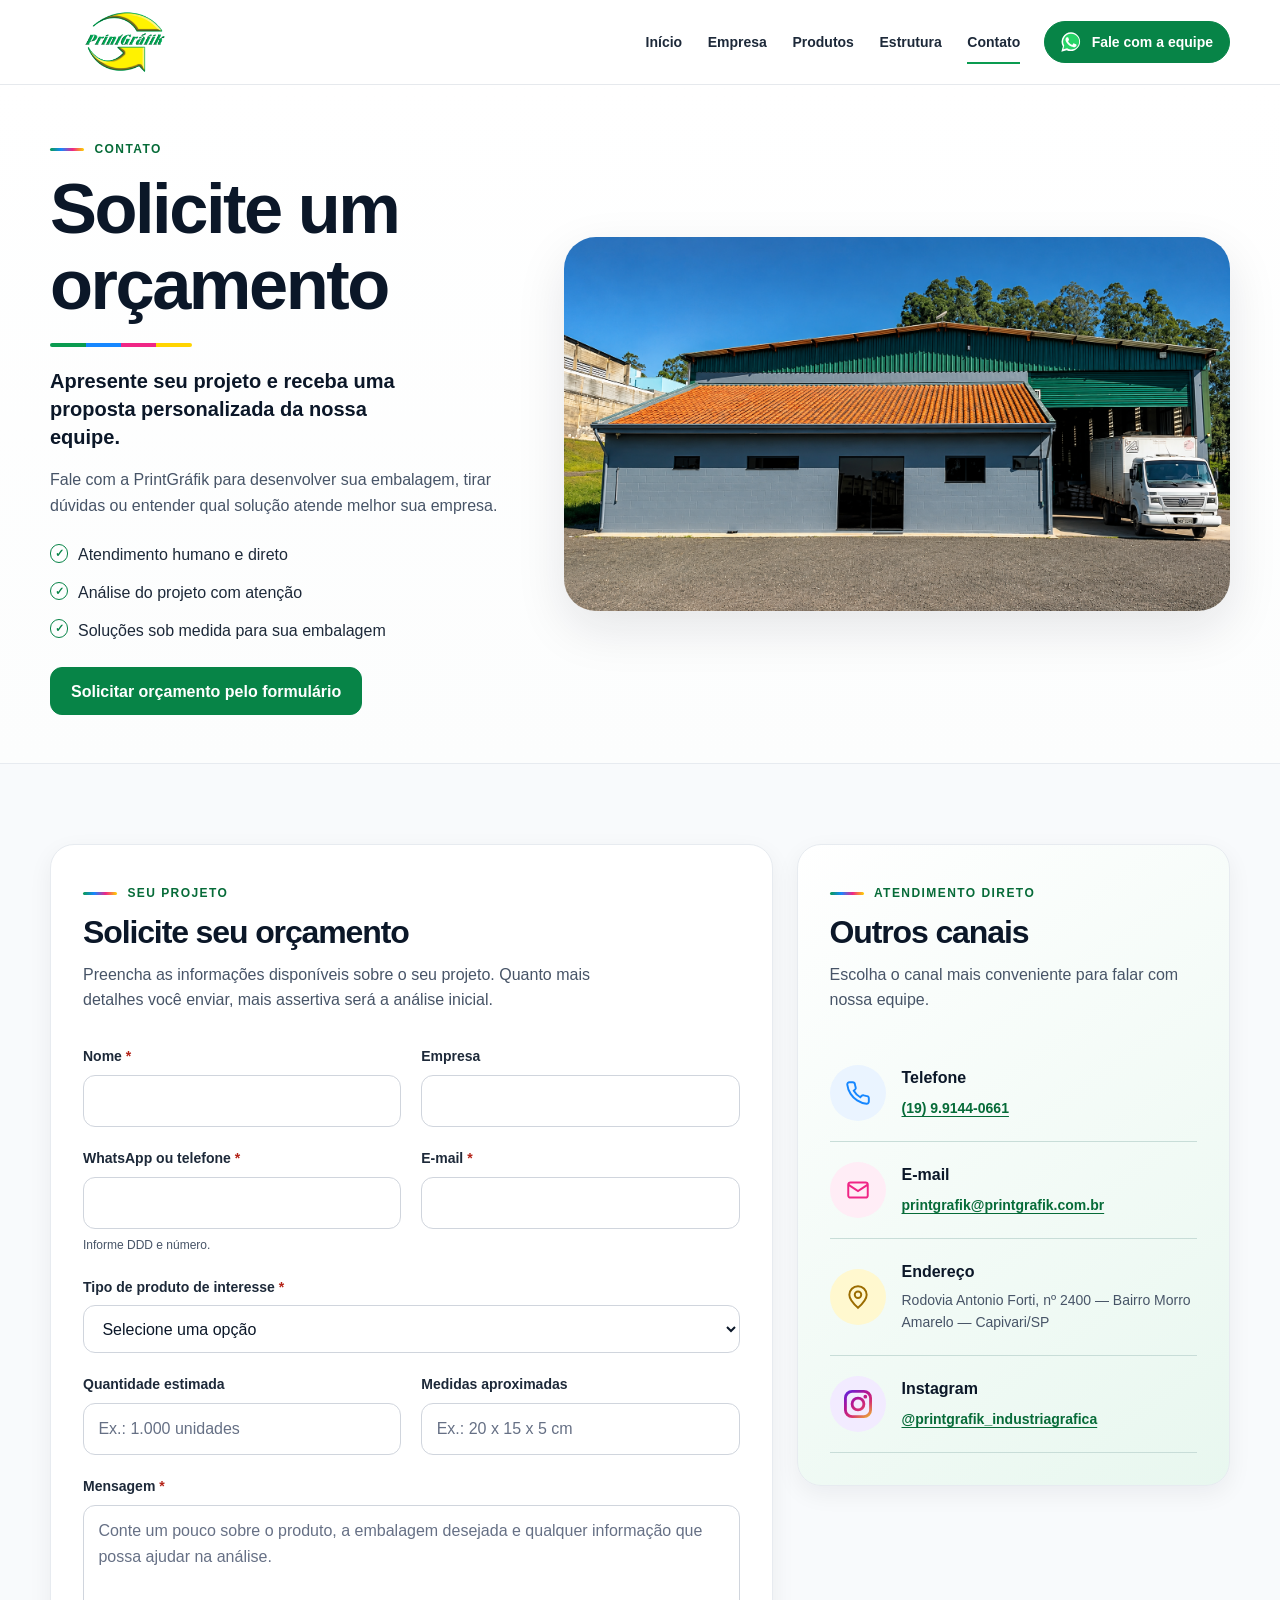
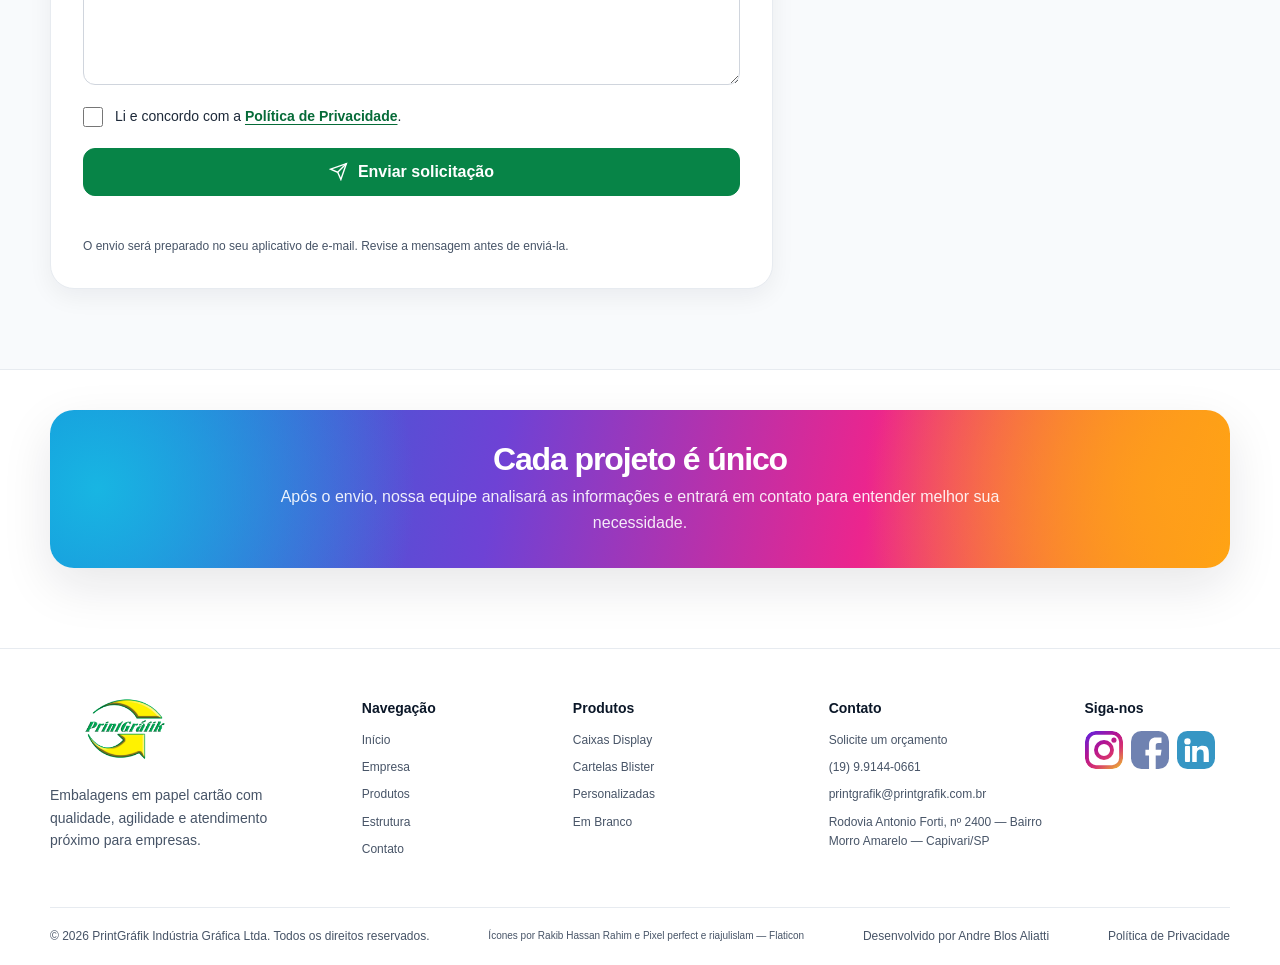
==== contato.html @ 92c57996 "pagina contato" ====
<!doctype html>
<html lang="pt-BR">
<head>
  <meta charset="utf-8">
  <meta name="viewport" content="width=device-width, initial-scale=1">
  <meta name="description" content="Solicite um orçamento de embalagens em papel cartão, caixas display, cartelas blister e embalagens personalizadas com a PrintGráfik.">
  <title>Contato e Orçamento | PrintGráfik</title>
  <link rel="stylesheet" href="css/tokens.css">
  <link rel="stylesheet" href="css/components.css">
  <link rel="stylesheet" href="css/contato.css">
  <link rel="stylesheet" href="css/responsive.css">
  <script src="js/main.js" defer></script>
</head>
<body class="pg-contact-page">
  <a class="pg-skip-link" href="#conteudo">Ir para o conteúdo</a>

  <header class="pg-header">
    <div class="pg-container pg-header__inner">
      <a class="pg-logo-link" href="index.html" aria-label="PrintGráfik — página inicial">
        <img class="pg-logo" src="assets/logo/logo-printgrafik-600.png" alt="PrintGráfik" width="600" height="449">
      </a>
      <nav class="pg-nav" id="menu-principal" aria-label="Navegação principal" data-menu data-open="false">
        <ul class="pg-nav__list">
          <li><a class="pg-nav__link" href="index.html">Início</a></li>
          <li><a class="pg-nav__link" href="empresa.html">Empresa</a></li>
          <li><a class="pg-nav__link" href="produtos.html">Produtos</a></li>
          <li><a class="pg-nav__link" href="estrutura.html">Estrutura</a></li>
          <li><a class="pg-nav__link" href="contato.html" aria-current="page">Contato</a></li>
        </ul>
      </nav>
      <div class="pg-header__actions">
        <a class="pg-button pg-button--small pg-button--pill pg-header__cta" href="contato.html#formulario-orcamento" data-smart-contact data-contact-fallback-label="Fale com a equipe">
          <span data-contact-label>Fale com a equipe</span>
        </a>
        <button class="pg-menu-toggle" type="button" aria-expanded="false" aria-controls="menu-principal" aria-label="Abrir menu" data-menu-toggle>
          <span class="pg-menu-toggle__icon" aria-hidden="true"></span>
        </button>
      </div>
    </div>
  </header>

  <main id="conteudo">
    <section class="pg-contact-hero" aria-labelledby="titulo-pagina">
      <div class="pg-container pg-contact-hero__grid">
        <div class="pg-contact-hero__copy">
          <span class="pg-eyebrow">Contato</span>
          <h1 class="pg-title pg-title--xl" id="titulo-pagina">Solicite um orçamento</h1>
          <span class="pg-contact-rule" aria-hidden="true"></span>
          <p class="pg-contact-hero__lead">Apresente seu projeto e receba uma proposta personalizada da nossa equipe.</p>
          <p>Fale com a PrintGráfik para desenvolver sua embalagem, tirar dúvidas ou entender qual solução atende melhor sua empresa.</p>
          <ul class="pg-contact-hero__benefits">
            <li>Atendimento humano e direto</li>
            <li>Análise do projeto com atenção</li>
            <li>Soluções sob medida para sua embalagem</li>
          </ul>
          <div class="pg-cluster pg-contact-hero__actions">
            <a class="pg-button" href="#formulario-orcamento" data-smart-contact data-contact-text="Solicitar orçamento pelo WhatsApp" data-contact-fallback-label="Solicitar orçamento pelo formulário" data-hide-fallback-icon>
              <span data-contact-label>Solicitar orçamento pelo formulário</span>
            </a>
          </div>
        </div>
        <img class="pg-contact-hero__image" src="assets/empresa/fachada-printgrafik.jpg" alt="Fachada da indústria gráfica PrintGráfik" width="1672" height="941" fetchpriority="high">
      </div>
    </section>

    <section class="pg-section pg-section--muted pg-contact-main" aria-label="Orçamento e canais de contato">
      <div class="pg-container pg-contact-main__grid">
        <section class="pg-contact-form-card" id="formulario-orcamento" aria-labelledby="titulo-formulario">
          <div class="pg-contact-heading">
            <span class="pg-eyebrow">Seu projeto</span>
            <h2 class="pg-title pg-title--md" id="titulo-formulario">Solicite seu orçamento</h2>
            <p>Preencha as informações disponíveis sobre o seu projeto. Quanto mais detalhes você enviar, mais assertiva será a análise inicial.</p>
          </div>

          <form class="pg-contact-form" method="post" novalidate data-contact-form data-delivery-method="mailto">
            <div class="pg-contact-form__grid">
              <div class="pg-form-field">
                <label class="pg-label" for="nome">Nome <span class="pg-required" aria-hidden="true">*</span><span class="pg-visually-hidden"> (obrigatório)</span></label>
                <input class="pg-input" id="nome" name="nome" type="text" autocomplete="name" required aria-describedby="erro-nome">
                <p class="pg-field-error" id="erro-nome" data-error-for="nome" hidden>Informe seu nome.</p>
              </div>
              <div class="pg-form-field">
                <label class="pg-label" for="empresa">Empresa</label>
                <input class="pg-input" id="empresa" name="empresa" type="text" autocomplete="organization">
              </div>
              <div class="pg-form-field">
                <label class="pg-label" for="telefone">WhatsApp ou telefone <span class="pg-required" aria-hidden="true">*</span><span class="pg-visually-hidden"> (obrigatório)</span></label>
                <input class="pg-input" id="telefone" name="telefone" type="tel" autocomplete="tel" inputmode="tel" required aria-describedby="ajuda-telefone erro-telefone">
                <span class="pg-help" id="ajuda-telefone">Informe DDD e número.</span>
                <p class="pg-field-error" id="erro-telefone" data-error-for="telefone" hidden>Informe um telefone ou WhatsApp válido.</p>
              </div>
              <div class="pg-form-field">
                <label class="pg-label" for="email">E-mail <span class="pg-required" aria-hidden="true">*</span><span class="pg-visually-hidden"> (obrigatório)</span></label>
                <input class="pg-input" id="email" name="email" type="email" autocomplete="email" required aria-describedby="erro-email">
                <p class="pg-field-error" id="erro-email" data-error-for="email" hidden>Informe um e-mail válido.</p>
              </div>
              <div class="pg-form-field pg-form-field--wide">
                <label class="pg-label" for="produto">Tipo de produto de interesse <span class="pg-required" aria-hidden="true">*</span><span class="pg-visually-hidden"> (obrigatório)</span></label>
                <select class="pg-select" id="produto" name="produto" required aria-describedby="erro-produto">
                  <option value="" selected disabled>Selecione uma opção</option>
                  <option>Caixas Display</option>
                  <option>Cartelas Blister</option>
                  <option>Embalagens Personalizadas</option>
                  <option>Embalagens em Branco</option>
                  <option>Solapas e materiais gráficos</option>
                  <option>Outro</option>
                </select>
                <p class="pg-field-error" id="erro-produto" data-error-for="produto" hidden>Selecione o tipo de produto.</p>
              </div>
              <div class="pg-form-field">
                <label class="pg-label" for="quantidade">Quantidade estimada</label>
                <input class="pg-input" id="quantidade" name="quantidade" type="text" placeholder="Ex.: 1.000 unidades">
              </div>
              <div class="pg-form-field">
                <label class="pg-label" for="medidas">Medidas aproximadas</label>
                <input class="pg-input" id="medidas" name="medidas" type="text" placeholder="Ex.: 20 x 15 x 5 cm">
              </div>
              <div class="pg-form-field pg-form-field--wide">
                <label class="pg-label" for="mensagem">Mensagem <span class="pg-required" aria-hidden="true">*</span><span class="pg-visually-hidden"> (obrigatório)</span></label>
                <textarea class="pg-textarea" id="mensagem" name="mensagem" rows="6" required aria-describedby="erro-mensagem" placeholder="Conte um pouco sobre o produto, a embalagem desejada e qualquer informação que possa ajudar na análise."></textarea>
                <p class="pg-field-error" id="erro-mensagem" data-error-for="mensagem" hidden>Conte um pouco sobre o projeto.</p>
              </div>
            </div>

            <div class="pg-form-honeypot" aria-hidden="true">
              <label for="site">Não preencha este campo</label>
              <input id="site" name="site" type="text" tabindex="-1" autocomplete="off">
            </div>

            <div class="pg-form-field pg-form-field--consent">
              <div class="pg-checkbox-row">
                <input id="consentimento" name="consentimento" type="checkbox" required aria-describedby="erro-consentimento">
                <label for="consentimento">Li e concordo com a <a href="politica-de-privacidade.html">Política de Privacidade</a>.</label>
              </div>
              <p class="pg-field-error" id="erro-consentimento" data-error-for="consentimento" hidden>Você precisa aceitar a Política de Privacidade.</p>
            </div>

            <button class="pg-button pg-contact-form__submit" type="submit" data-submit-button>
              <svg viewBox="0 0 24 24" fill="none" stroke="currentColor" stroke-width="1.8" aria-hidden="true"><path d="m22 2-7 20-4-9-9-4 20-7Z"/><path d="M22 2 11 13"/></svg>
              <span data-submit-label>Enviar solicitação</span>
            </button>
            <p class="pg-form-status" role="status" aria-live="polite" data-form-status></p>
            <p class="pg-contact-form__delivery-note">O envio será preparado no seu aplicativo de e-mail. Revise a mensagem antes de enviá-la.</p>
          </form>
        </section>

        <aside class="pg-contact-channels" aria-labelledby="titulo-canais">
          <div class="pg-contact-heading">
            <span class="pg-eyebrow">Atendimento direto</span>
            <h2 class="pg-title pg-title--md" id="titulo-canais">Outros canais</h2>
            <p>Escolha o canal mais conveniente para falar com nossa equipe.</p>
          </div>
          <div class="pg-contact-channels__list">
            <article class="pg-contact-channel" data-contact-item="whatsapp" hidden>
              <span class="pg-icon pg-tone-green" aria-hidden="true"><img src="assets/icons/whatsapp.svg" alt="" width="64" height="64"></span>
              <div><h3>WhatsApp</h3><a href="contato.html#formulario-orcamento" data-contact-value></a></div>
            </article>
            <article class="pg-contact-channel" data-contact-item="phone" hidden>
              <span class="pg-icon pg-tone-blue" aria-hidden="true"><svg viewBox="0 0 24 24" fill="none" stroke-width="1.8"><path d="M22 16.9v3a2 2 0 0 1-2.2 2 19.8 19.8 0 0 1-8.6-3.1 19.5 19.5 0 0 1-6-6A19.8 19.8 0 0 1 2.1 4.2 2 2 0 0 1 4.1 2h3a2 2 0 0 1 2 1.7c.1 1 .4 2 .7 2.8a2 2 0 0 1-.4 2.1L8.1 9.9a16 16 0 0 0 6 6l1.3-1.3a2 2 0 0 1 2.1-.4c.9.3 1.8.6 2.8.7a2 2 0 0 1 1.7 2Z"/></svg></span>
              <div><h3>Telefone</h3><a href="contato.html" data-contact-value></a></div>
            </article>
            <article class="pg-contact-channel" data-contact-item="email" hidden>
              <span class="pg-icon pg-tone-magenta" aria-hidden="true"><svg viewBox="0 0 24 24" fill="none" stroke-width="1.8"><rect x="3" y="5" width="18" height="14" rx="2"/><path d="m3 7 9 6 9-6"/></svg></span>
              <div><h3>E-mail</h3><a href="contato.html" data-contact-value></a></div>
            </article>
            <article class="pg-contact-channel" data-contact-item="address" hidden>
              <span class="pg-icon pg-tone-yellow" aria-hidden="true"><svg viewBox="0 0 24 24" fill="none" stroke-width="1.8"><path d="M20 10c0 5-8 12-8 12S4 15 4 10a8 8 0 1 1 16 0Z"/><circle cx="12" cy="10" r="3"/></svg></span>
              <div><h3>Endereço</h3><span data-contact-value></span></div>
            </article>
            <article class="pg-contact-channel pg-tone-purple">
              <span class="pg-icon" aria-hidden="true"><img src="assets/icons/social-instagram.svg" alt="" width="512" height="512"></span>
              <div><h3>Instagram</h3><a href="contato.html" data-social-profile="instagram" hidden></a></div>
            </article>
            <article class="pg-contact-channel" data-contact-item="businessHours" hidden>
              <span class="pg-icon pg-tone-green" aria-hidden="true"><svg viewBox="0 0 24 24" fill="none" stroke-width="1.8"><circle cx="12" cy="12" r="9"/><path d="M12 7v5l3 2"/></svg></span>
              <div><h3>Horário de atendimento</h3><span data-contact-value></span></div>
            </article>
          </div>
        </aside>
      </div>
    </section>

    <section class="pg-section pg-section--white pg-contact-note-section" aria-labelledby="titulo-projeto-unico">
      <div class="pg-container">
        <article class="pg-contact-note">
          <div><h2 class="pg-title pg-title--md" id="titulo-projeto-unico">Cada projeto é único</h2><p>Após o envio, nossa equipe analisará as informações e entrará em contato para entender melhor sua necessidade.</p></div>
        </article>
      </div>
    </section>
  </main>

  <footer class="pg-footer">
    <div class="pg-container pg-footer__grid">
      <div><a class="pg-logo-link" href="index.html" aria-label="PrintGráfik — página inicial"><img class="pg-logo" src="assets/logo/logo-printgrafik-600.png" alt="PrintGráfik" width="600" height="449" loading="lazy"></a><p class="pg-footer__brand-text">Embalagens em papel cartão com qualidade, agilidade e atendimento próximo para empresas.</p></div>
      <div><h2 class="pg-footer__title">Navegação</h2><ul class="pg-footer__links"><li><a href="index.html">Início</a></li><li><a href="empresa.html">Empresa</a></li><li><a href="produtos.html">Produtos</a></li><li><a href="estrutura.html">Estrutura</a></li><li><a href="contato.html" aria-current="page">Contato</a></li></ul></div>
      <div><h2 class="pg-footer__title">Produtos</h2><ul class="pg-footer__links"><li><a href="produtos.html#caixas-display">Caixas Display</a></li><li><a href="produtos.html#cartelas-blister">Cartelas Blister</a></li><li><a href="produtos.html#embalagens-personalizadas">Personalizadas</a></li><li><a href="produtos.html#embalagens-em-branco">Em Branco</a></li></ul></div>
      <div><h2 class="pg-footer__title">Contato</h2><ul class="pg-footer__contact-list"><li><a href="#formulario-orcamento">Solicite um orçamento</a></li><li data-contact-item="phone" hidden><a href="contato.html" data-contact-value></a></li><li data-contact-item="whatsapp" hidden><a href="contato.html" data-contact-value></a></li><li data-contact-item="email" hidden><a href="contato.html" data-contact-value></a></li><li data-contact-item="address" hidden><span data-contact-value></span></li></ul></div>
      <div class="pg-footer__social-column"><h2 class="pg-footer__title">Siga-nos</h2><div class="pg-socials"><span class="pg-social" data-social="facebook" aria-label="Facebook — link pendente" aria-disabled="true">f</span><span class="pg-social" data-social="instagram" aria-label="Instagram — link pendente" aria-disabled="true">ig</span><span class="pg-social" data-social="linkedin" aria-label="LinkedIn — link pendente" aria-disabled="true">in</span></div></div>
    </div>
    <div class="pg-container pg-footer__bottom"><span>© <span data-current-year>2026</span> PrintGráfik Indústria Gráfica Ltda. Todos os direitos reservados.</span><span class="pg-footer__credits">Ícones por <a href="https://www.flaticon.com/br/icones-gratis/facebook">Rakib Hassan Rahim e Pixel perfect</a> e <a href="https://www.flaticon.com/br/icones-gratis/linkedin">riajulislam</a> — Flaticon</span><span>Desenvolvido por <a href="https://andreblosaliatti.dev" target="_blank" rel="noopener noreferrer">Andre Blos Aliatti</a></span><a href="politica-de-privacidade.html">Política de Privacidade</a></div>
  </footer>
</body>
</html>
---- css/tokens.css ----
:root {
  --pg-green-700: #066b38;
  --pg-green-600: #078447;
  --pg-green-500: #0a9b50;
  --pg-green-100: #e8f7ef;
  --pg-yellow-500: #ffd400;
  --pg-yellow-100: #fff8cf;
  --pg-blue-500: #1687ff;
  --pg-blue-100: #eaf4ff;
  --pg-cyan-500: #17bde4;
  --pg-magenta-500: #f02686;
  --pg-magenta-100: #ffedf6;
  --pg-purple-500: #7f3fe5;
  --pg-purple-100: #f2ebff;
  --pg-orange-500: #ff9f1a;
  --pg-ink-950: #0b1728;
  --pg-ink-800: #1d2939;
  --pg-ink-600: #475467;
  --pg-ink-500: #667085;
  --pg-gray-300: #d0d5dd;
  --pg-gray-200: #e4e7ec;
  --pg-gray-100: #f2f4f7;
  --pg-gray-50: #f8fafc;
  --pg-white: #fff;
  --pg-focus: var(--pg-blue-500);
  --pg-border: #e7ebf0;
  --pg-surface: var(--pg-white);
  --pg-surface-muted: var(--pg-gray-50);
  --pg-text: var(--pg-ink-950);
  --pg-text-muted: var(--pg-ink-600);
  --pg-font-sans: Inter, "Segoe UI", Roboto, Helvetica, Arial, sans-serif;
  --pg-fs-12: 0.75rem;
  --pg-fs-14: 0.875rem;
  --pg-fs-16: 1rem;
  --pg-fs-18: 1.125rem;
  --pg-fs-20: 1.25rem;
  --pg-fs-24: 1.5rem;
  --pg-fs-32: 2rem;
  --pg-fs-40: 2.5rem;
  --pg-fs-56: 3.5rem;
  --pg-fs-72: 4.5rem;
  --pg-space-1: 0.25rem;
  --pg-space-2: 0.5rem;
  --pg-space-3: 0.75rem;
  --pg-space-4: 1rem;
  --pg-space-5: 1.25rem;
  --pg-space-6: 1.5rem;
  --pg-space-8: 2rem;
  --pg-space-10: 2.5rem;
  --pg-space-12: 3rem;
  --pg-space-16: 4rem;
  --pg-space-20: 5rem;
  --pg-space-24: 6rem;
  --pg-radius-sm: 0.625rem;
  --pg-radius-md: 1rem;
  --pg-radius-lg: 1.5rem;
  --pg-radius-xl: 2rem;
  --pg-radius-pill: 999px;
  --pg-shadow-sm: 0 8px 24px rgb(16 24 40 / 0.06);
  --pg-shadow-md: 0 18px 50px rgb(16 24 40 / 0.1);
  --pg-shadow-color: 0 20px 60px rgb(22 135 255 / 0.14);
  --pg-container: 1180px;
  --pg-header-height: 84px;
}

*,
*::before,
*::after {
  box-sizing: border-box;
}

html {
  scroll-behavior: smooth;
  scroll-padding-top: calc(var(--pg-header-height) + 1rem);
}

body {
  min-width: 320px;
  margin: 0;
  color: var(--pg-text);
  background: var(--pg-white);
  font-family: var(--pg-font-sans);
  font-size: var(--pg-fs-16);
  line-height: 1.6;
  -webkit-font-smoothing: antialiased;
}

body.pg-menu-open {
  overflow: hidden;
}

img,
svg {
  display: block;
  max-width: 100%;
}

a {
  color: inherit;
}

button,
input,
textarea,
select {
  font: inherit;
}

button {
  cursor: pointer;
}

h1,
h2,
h3,
p {
  overflow-wrap: break-word;
}

[hidden] {
  display: none;
}

:focus-visible {
  outline: 3px solid rgb(22 135 255 / 0.38);
  outline-offset: 3px;
}

.pg-container {
  width: min(calc(100% - 2rem), var(--pg-container));
  margin-inline: auto;
}

.pg-skip-link {
  position: fixed;
  z-index: 999;
  top: 0.75rem;
  left: 0.75rem;
  padding: 0.7rem 1rem;
  border-radius: var(--pg-radius-sm);
  color: var(--pg-white);
  background: var(--pg-ink-950);
  font-weight: 800;
  transform: translateY(-180%);
  transition: transform 0.2s ease;
}

.pg-skip-link:focus {
  transform: translateY(0);
}

.pg-visually-hidden {
  position: absolute;
  width: 1px;
  height: 1px;
  padding: 0;
  margin: -1px;
  overflow: hidden;
  clip: rect(0 0 0 0);
  white-space: nowrap;
  border: 0;
}
---- css/components.css ----
.pg-section {
  padding-block: var(--pg-space-20);
}

.pg-section--white {
  background: var(--pg-white);
}

.pg-section--muted {
  background: var(--pg-gray-50);
}

.pg-section-heading {
  margin-bottom: var(--pg-space-10);
}

.pg-section-heading--center {
  max-width: 760px;
  display: grid;
  justify-items: center;
  margin-inline: auto;
  text-align: center;
}

.pg-section-heading--center .pg-lead {
  margin-inline: auto;
  text-align: center;
}

.pg-eyebrow {
  display: inline-flex;
  align-items: center;
  gap: 0.65rem;
  margin-bottom: var(--pg-space-3);
  color: var(--pg-green-700);
  font-size: var(--pg-fs-12);
  font-weight: 800;
  letter-spacing: 0.12em;
  text-transform: uppercase;
}

.pg-eyebrow::before {
  width: 34px;
  height: 3px;
  border-radius: var(--pg-radius-pill);
  background: linear-gradient(90deg, var(--pg-green-500), var(--pg-blue-500), var(--pg-magenta-500), var(--pg-yellow-500));
  content: "";
}

.pg-title {
  margin: 0;
  font-weight: 850;
  letter-spacing: -0.035em;
  line-height: 1.08;
}

.pg-title--xl {
  font-size: clamp(2.7rem, 5.5vw, var(--pg-fs-72));
}

.pg-title--lg {
  font-size: clamp(2rem, 4vw, var(--pg-fs-40));
}

.pg-title--md {
  font-size: clamp(1.5rem, 3vw, var(--pg-fs-32));
}

.pg-title__accent {
  color: var(--pg-green-600);
}

.pg-lead {
  max-width: 62ch;
  margin: var(--pg-space-5) 0 0;
  color: var(--pg-text-muted);
  font-size: clamp(1rem, 1.7vw, var(--pg-fs-18));
}

.pg-stack {
  display: grid;
  gap: var(--pg-space-6);
}

.pg-cluster {
  display: flex;
  flex-wrap: wrap;
  align-items: center;
  gap: var(--pg-space-3);
}

.pg-grid {
  display: grid;
  gap: var(--pg-space-6);
}

.pg-grid--2 {
  grid-template-columns: repeat(2, minmax(0, 1fr));
}

.pg-grid--3 {
  grid-template-columns: repeat(3, minmax(0, 1fr));
}

.pg-grid--4 {
  grid-template-columns: repeat(4, minmax(0, 1fr));
}

.pg-button {
  --pg-button-bg: var(--pg-green-600);
  --pg-button-color: var(--pg-white);
  --pg-button-border: var(--pg-green-600);
  min-height: 48px;
  display: inline-flex;
  align-items: center;
  justify-content: center;
  gap: 0.65rem;
  padding: 0.75rem 1.25rem;
  border: 1px solid var(--pg-button-border);
  border-radius: 0.75rem;
  color: var(--pg-button-color);
  background: var(--pg-button-bg);
  font-weight: 800;
  line-height: 1.2;
  text-align: center;
  text-decoration: none;
  transition: transform 0.2s ease, box-shadow 0.2s ease, background 0.2s ease;
}

.pg-button:hover {
  transform: translateY(-2px);
  box-shadow: 0 12px 28px rgb(6 107 56 / 0.18);
}

.pg-button--secondary {
  --pg-button-bg: var(--pg-white);
  --pg-button-color: var(--pg-green-700);
  --pg-button-border: #98d5b4;
}

.pg-button--pill {
  border-radius: var(--pg-radius-pill);
}

.pg-button--small {
  min-height: 42px;
  padding: 0.6rem 1rem;
  font-size: var(--pg-fs-14);
}

.pg-button svg {
  width: 19px;
  height: 19px;
  flex: 0 0 auto;
}

.pg-whatsapp-icon {
  width: 20px;
  height: 20px;
  flex: 0 0 auto;
  object-fit: contain;
}

.pg-card {
  position: relative;
  overflow: hidden;
  border: 1px solid var(--pg-border);
  border-radius: var(--pg-radius-md);
  background: var(--pg-white);
  box-shadow: var(--pg-shadow-sm);
}

.pg-card__body {
  padding: var(--pg-space-6);
}

.pg-card__title {
  margin: 0 0 0.45rem;
  font-size: var(--pg-fs-18);
  line-height: 1.28;
}

.pg-card__text {
  margin: 0;
  color: var(--pg-text-muted);
  font-size: var(--pg-fs-14);
}

.pg-card--accent::before {
  position: absolute;
  inset: 0 0 auto;
  z-index: 1;
  height: 4px;
  background: var(--pg-card-accent, var(--pg-green-500));
  content: "";
}

.pg-icon {
  width: 52px;
  aspect-ratio: 1;
  display: inline-grid;
  place-items: center;
  border-radius: 50%;
  color: var(--pg-icon-color, var(--pg-green-600));
  background: var(--pg-icon-bg, var(--pg-green-100));
}

.pg-icon svg {
  width: 26px;
  height: 26px;
  stroke: currentColor;
}

.pg-tone-green {
  --pg-icon-color: var(--pg-green-600);
  --pg-icon-bg: var(--pg-green-100);
  --pg-card-accent: var(--pg-green-500);
}

.pg-tone-blue {
  --pg-icon-color: var(--pg-blue-500);
  --pg-icon-bg: var(--pg-blue-100);
  --pg-card-accent: var(--pg-blue-500);
}

.pg-tone-magenta {
  --pg-icon-color: var(--pg-magenta-500);
  --pg-icon-bg: var(--pg-magenta-100);
  --pg-card-accent: var(--pg-magenta-500);
}

.pg-tone-yellow {
  --pg-icon-color: #9b6c00;
  --pg-icon-bg: var(--pg-yellow-100);
  --pg-card-accent: var(--pg-yellow-500);
}

.pg-tone-purple {
  --pg-icon-color: var(--pg-purple-500);
  --pg-icon-bg: var(--pg-purple-100);
  --pg-card-accent: var(--pg-purple-500);
}

.pg-header {
  position: sticky;
  z-index: 100;
  top: 0;
  min-height: var(--pg-header-height);
  display: flex;
  align-items: center;
  border-bottom: 1px solid rgb(228 231 236 / 0.9);
  background: rgb(255 255 255 / 0.96);
  backdrop-filter: blur(14px);
}

.pg-header__inner {
  min-height: var(--pg-header-height);
  display: flex;
  align-items: center;
  justify-content: space-between;
  gap: var(--pg-space-6);
}

.pg-logo-link {
  display: inline-flex;
  flex: 0 0 auto;
}

.pg-logo {
  width: 150px;
  height: 64px;
  object-fit: contain;
}

.pg-header__actions {
  display: flex;
  align-items: center;
  gap: var(--pg-space-4);
}

.pg-nav {
  margin-left: auto;
}

.pg-nav__list {
  display: flex;
  align-items: center;
  gap: clamp(1rem, 2vw, 1.65rem);
  margin: 0;
  padding: 0;
  list-style: none;
}

.pg-nav__link {
  position: relative;
  display: inline-flex;
  min-height: 44px;
  align-items: center;
  color: var(--pg-ink-800);
  font-size: var(--pg-fs-14);
  font-weight: 700;
  text-decoration: none;
}

.pg-nav__link::after {
  position: absolute;
  right: 100%;
  bottom: 0;
  left: 0;
  height: 2px;
  background: var(--pg-green-500);
  content: "";
  transition: right 0.2s ease;
}

.pg-nav__link:hover::after,
.pg-nav__link[aria-current="page"]::after {
  right: 0;
}

.pg-menu-toggle {
  width: 48px;
  height: 48px;
  display: none;
  place-items: center;
  padding: 0;
  border: 1px solid var(--pg-border);
  border-radius: 0.75rem;
  color: var(--pg-ink-950);
  background: var(--pg-white);
}

.pg-menu-toggle__icon,
.pg-menu-toggle__icon::before,
.pg-menu-toggle__icon::after {
  width: 22px;
  height: 2px;
  display: block;
  border-radius: var(--pg-radius-pill);
  background: currentColor;
  transition: transform 0.2s ease, opacity 0.2s ease;
}

.pg-menu-toggle__icon {
  position: relative;
}

.pg-menu-toggle__icon::before,
.pg-menu-toggle__icon::after {
  position: absolute;
  left: 0;
  content: "";
}

.pg-menu-toggle__icon::before {
  transform: translateY(-7px);
}

.pg-menu-toggle__icon::after {
  transform: translateY(7px);
}

.pg-menu-toggle[aria-expanded="true"] .pg-menu-toggle__icon {
  background: transparent;
}

.pg-menu-toggle[aria-expanded="true"] .pg-menu-toggle__icon::before {
  transform: rotate(45deg);
}

.pg-menu-toggle[aria-expanded="true"] .pg-menu-toggle__icon::after {
  transform: rotate(-45deg);
}

.pg-footer {
  border-top: 1px solid var(--pg-border);
  background: var(--pg-white);
}

.pg-footer__grid {
  display: grid;
  grid-template-columns: 1.25fr 0.8fr 1fr 1fr 0.65fr;
  gap: var(--pg-space-8);
  padding-block: var(--pg-space-12);
}

.pg-footer__brand-text {
  max-width: 31ch;
  margin: var(--pg-space-4) 0 0;
  color: var(--pg-text-muted);
  font-size: var(--pg-fs-14);
}

.pg-footer__title {
  margin: 0 0 var(--pg-space-3);
  font-size: var(--pg-fs-14);
}

.pg-footer__links,
.pg-footer__contact-list {
  display: grid;
  gap: 0.5rem;
  margin: 0;
  padding: 0;
  color: var(--pg-text-muted);
  font-size: var(--pg-fs-12);
  list-style: none;
}

.pg-footer__links a,
.pg-footer__contact-list a {
  text-decoration: none;
}

.pg-footer__links a:hover,
.pg-footer__contact-list a:hover {
  color: var(--pg-green-700);
  text-decoration: underline;
}

.pg-socials {
  display: flex;
  flex-wrap: wrap;
  gap: var(--pg-space-2);
}

.pg-social {
  width: 38px;
  aspect-ratio: 1;
  display: grid;
  place-items: center;
  overflow: hidden;
  border: 0;
  border-radius: 0.65rem;
  color: var(--pg-ink-500);
  background: var(--pg-white);
  font-size: var(--pg-fs-12);
  font-weight: 800;
  text-decoration: none;
}

.pg-social img {
  width: 100%;
  height: 100%;
  object-fit: contain;
}

.pg-social[aria-disabled="true"] {
  cursor: not-allowed;
  opacity: 0.82;
}

.pg-social[data-social="facebook"] {
  order: 2;
  background: transparent;
}

.pg-social[data-social="instagram"] {
  order: 1;
  background: transparent;
}

.pg-social[data-social="linkedin"] {
  order: 3;
  background: transparent;
}

.pg-footer__credits {
  font-size: 0.625rem;
}

.pg-footer__credits a {
  text-decoration: underline;
}

.pg-footer__bottom {
  min-height: 58px;
  display: flex;
  align-items: center;
  justify-content: space-between;
  gap: var(--pg-space-4);
  padding-block: var(--pg-space-4);
  border-top: 1px solid var(--pg-border);
  color: var(--pg-text-muted);
  font-size: var(--pg-fs-12);
}

.pg-footer__bottom a {
  text-decoration: none;
}

.pg-page-hero {
  min-height: 330px;
  display: grid;
  align-items: center;
  background:
    radial-gradient(circle at 88% 30%, rgb(22 135 255 / 0.1), transparent 24%),
    radial-gradient(circle at 80% 75%, rgb(240 38 134 / 0.08), transparent 20%),
    var(--pg-gray-50);
}

.pg-page-hero__content {
  max-width: 760px;
  padding-block: var(--pg-space-16);
}

.pg-page-placeholder {
  min-height: 280px;
  display: grid;
  place-items: center;
  text-align: center;
}

.pg-page-placeholder__card {
  max-width: 680px;
  padding: var(--pg-space-10);
}

.pg-page-placeholder__card .pg-cluster,
.pg-page-placeholder__card > .pg-button {
  margin-top: var(--pg-space-6);
}

.pg-page-placeholder__card .pg-footer__contact-list {
  gap: var(--pg-space-3);
  margin-top: var(--pg-space-6);
  font-size: var(--pg-fs-16);
}

.pg-reveal {
  opacity: 0;
  transform: translateY(24px);
  transition:
    opacity 0.65s ease var(--pg-reveal-delay, 0ms),
    transform 0.65s cubic-bezier(0.2, 0.7, 0.2, 1) var(--pg-reveal-delay, 0ms);
  will-change: opacity, transform;
}

.pg-reveal--left {
  transform: translateY(24px);
}

.pg-reveal--right {
  transform: translateY(24px);
}

.pg-reveal--visible {
  opacity: 1;
  transform: translate(0);
  will-change: auto;
}
---- css/contato.css ----
.pg-contact-page {
  overflow-x: clip;
  background: var(--pg-white);
}

.pg-contact-page .pg-reveal--left {
  transform: translateX(-28px);
}

.pg-contact-page .pg-reveal--right {
  transform: translateX(28px);
}

.pg-contact-page .pg-reveal--visible {
  transform: translate(0);
}

.pg-contact-hero {
  padding-block: var(--pg-space-12);
  background: linear-gradient(180deg, var(--pg-white), #fcfdfd);
}

.pg-contact-hero__grid {
  display: grid;
  grid-template-columns: minmax(350px, 0.82fr) minmax(0, 1.18fr);
  align-items: center;
  gap: clamp(2rem, 4vw, 4rem);
}

.pg-contact-rule {
  width: 142px;
  height: 4px;
  display: block;
  margin-block: var(--pg-space-5);
  border-radius: var(--pg-radius-pill);
  background: linear-gradient(90deg, var(--pg-green-500) 0 25%, var(--pg-blue-500) 25% 50%, var(--pg-magenta-500) 50% 75%, var(--pg-yellow-500) 75%);
}

.pg-contact-hero__lead {
  max-width: 34ch;
  margin: 0;
  color: var(--pg-ink-950);
  font-size: clamp(1.15rem, 2vw, var(--pg-fs-20));
  font-weight: 800;
  line-height: 1.4;
}

.pg-contact-hero__copy > p:not(.pg-contact-hero__lead) {
  max-width: 58ch;
  margin: var(--pg-space-4) 0 0;
  color: var(--pg-text-muted);
}

.pg-contact-hero__benefits {
  display: grid;
  gap: var(--pg-space-3);
  margin: var(--pg-space-6) 0 0;
  padding: 0;
  color: var(--pg-ink-800);
  list-style: none;
}

.pg-contact-hero__benefits li {
  position: relative;
  padding-left: 1.75rem;
}

.pg-contact-hero__benefits li::before {
  position: absolute;
  top: 0.18em;
  left: 0;
  width: 1.15rem;
  height: 1.15rem;
  display: grid;
  place-items: center;
  border: 1px solid currentColor;
  border-radius: 50%;
  color: var(--pg-green-600);
  content: "✓";
  font-size: 0.68rem;
  font-weight: 900;
  line-height: 1;
}

.pg-contact-hero__actions {
  margin-top: var(--pg-space-6);
}

.pg-contact-hero__image {
  width: 100%;
  height: auto;
  aspect-ratio: 16 / 9;
  border-radius: var(--pg-radius-xl);
  object-fit: cover;
  object-position: center;
  box-shadow: var(--pg-shadow-md);
}

.pg-contact-main {
  border-block: 1px solid var(--pg-border);
}

.pg-contact-main__grid {
  display: grid;
  grid-template-columns: minmax(0, 1.5fr) minmax(300px, 0.9fr);
  align-items: start;
  gap: var(--pg-space-6);
}

.pg-contact-form-card,
.pg-contact-channels {
  min-width: 0;
  padding: var(--pg-space-8);
  border: 1px solid var(--pg-border);
  border-radius: var(--pg-radius-lg);
  background: var(--pg-white);
  box-shadow: var(--pg-shadow-sm);
}

.pg-contact-form-card {
  scroll-margin-top: calc(var(--pg-header-height) + var(--pg-space-6));
}

.pg-contact-channels {
  background: linear-gradient(145deg, var(--pg-white), var(--pg-green-100));
}

.pg-contact-heading {
  margin-bottom: var(--pg-space-8);
}

.pg-contact-heading > p {
  max-width: 62ch;
  margin: var(--pg-space-3) 0 0;
  color: var(--pg-text-muted);
}

.pg-contact-form__grid {
  display: grid;
  grid-template-columns: repeat(2, minmax(0, 1fr));
  gap: var(--pg-space-5);
}

.pg-form-field {
  min-width: 0;
  display: grid;
  align-content: start;
  gap: 0.45rem;
}

.pg-form-field--wide {
  grid-column: 1 / -1;
}

.pg-label {
  color: var(--pg-ink-800);
  font-size: var(--pg-fs-14);
  font-weight: 750;
}

.pg-required {
  color: #b42318;
}

.pg-input,
.pg-select,
.pg-textarea {
  width: 100%;
  min-height: 48px;
  padding: 0.78rem 0.9rem;
  border: 1px solid var(--pg-gray-300);
  border-radius: 0.75rem;
  outline: none;
  color: var(--pg-text);
  background: var(--pg-white);
  transition: border-color 0.2s ease, box-shadow 0.2s ease, background 0.2s ease;
}

.pg-textarea {
  min-height: 148px;
  resize: vertical;
}

.pg-input::placeholder,
.pg-textarea::placeholder {
  color: var(--pg-ink-500);
  opacity: 1;
}

.pg-input:focus,
.pg-select:focus,
.pg-textarea:focus {
  border-color: var(--pg-focus);
  box-shadow: 0 0 0 4px rgb(22 135 255 / 0.12);
}

.pg-input[aria-invalid="true"],
.pg-select[aria-invalid="true"],
.pg-textarea[aria-invalid="true"] {
  border-color: #d92d20;
  background: #fffafa;
}

.pg-help {
  color: var(--pg-text-muted);
  font-size: var(--pg-fs-12);
}

.pg-field-error {
  margin: 0;
  color: #b42318;
  font-size: var(--pg-fs-12);
  font-weight: 700;
}

.pg-form-field--consent {
  margin-top: var(--pg-space-5);
}

.pg-checkbox-row {
  display: grid;
  grid-template-columns: auto minmax(0, 1fr);
  align-items: start;
  gap: var(--pg-space-3);
  color: var(--pg-ink-800);
  font-size: var(--pg-fs-14);
}

.pg-checkbox-row input {
  width: 20px;
  height: 20px;
  margin: 0.1rem 0 0;
  accent-color: var(--pg-green-600);
}

.pg-checkbox-row input[aria-invalid="true"] {
  outline: 2px solid #d92d20;
  outline-offset: 2px;
}

.pg-checkbox-row a {
  color: var(--pg-green-700);
  font-weight: 750;
  text-decoration: underline;
  text-underline-offset: 0.18em;
}

.pg-form-honeypot {
  position: absolute;
  width: 1px;
  height: 1px;
  overflow: hidden;
  clip-path: inset(50%);
  white-space: nowrap;
}

.pg-contact-form__submit {
  width: 100%;
  margin-top: var(--pg-space-5);
}

.pg-contact-form__submit:disabled {
  cursor: wait;
  opacity: 0.72;
  transform: none;
  box-shadow: none;
}

.pg-form-status {
  min-height: 1.5em;
  margin: var(--pg-space-3) 0 0;
  padding: 0;
  color: var(--pg-ink-800);
  font-size: var(--pg-fs-14);
  font-weight: 700;
}

.pg-form-status[data-state="error"] {
  color: #b42318;
}

.pg-form-status[data-state="pending"] {
  color: var(--pg-green-700);
}

.pg-contact-form__delivery-note {
  margin: var(--pg-space-2) 0 0;
  color: var(--pg-text-muted);
  font-size: var(--pg-fs-12);
}

.pg-contact-channels__list {
  display: grid;
}

.pg-contact-channel {
  min-width: 0;
  display: grid;
  grid-template-columns: auto minmax(0, 1fr);
  align-items: center;
  gap: var(--pg-space-4);
  padding-block: var(--pg-space-5);
  border-bottom: 1px solid color-mix(in srgb, var(--pg-green-600) 14%, var(--pg-border));
}

.pg-contact-channel[hidden] {
  display: none;
}

.pg-contact-channel:first-child {
  padding-top: 0;
}

.pg-contact-channel:last-child {
  padding-bottom: 0;
  border-bottom: 0;
}

.pg-contact-channel .pg-icon {
  width: 56px;
}

.pg-contact-channel .pg-icon img {
  width: 28px;
  height: 28px;
  object-fit: contain;
}

.pg-contact-channel h3 {
  margin: 0 0 var(--pg-space-1);
  font-size: var(--pg-fs-16);
}

.pg-contact-channel a,
.pg-contact-channel div > span {
  display: inline-block;
  color: var(--pg-text-muted);
  font-size: var(--pg-fs-14);
  overflow-wrap: anywhere;
}

.pg-contact-channel a {
  color: var(--pg-green-700);
  font-weight: 750;
  text-underline-offset: 0.18em;
}

.pg-contact-note-section {
  padding-top: var(--pg-space-10);
}

.pg-contact-note {
  overflow: hidden;
  padding: var(--pg-space-8) var(--pg-space-10);
  border-radius: var(--pg-radius-lg);
  color: var(--pg-white);
  background:
    radial-gradient(circle at 4% 50%, rgb(23 189 228 / 0.9), transparent 28%),
    radial-gradient(circle at 96% 50%, rgb(255 159 26 / 0.96), transparent 28%),
    linear-gradient(100deg, #1476d4 0%, #6e42d5 38%, #ec258d 69%, #ffb000 100%);
  box-shadow: var(--pg-shadow-md);
  text-align: center;
}

.pg-contact-note > div {
  max-width: 780px;
  margin-inline: auto;
}

.pg-contact-note p {
  margin: var(--pg-space-2) 0 0;
  color: rgb(255 255 255 / 0.9);
}
---- css/responsive.css ----
@media (max-width: 1100px) {
  .pg-header__cta {
    display: none;
  }

  .pg-footer__grid {
    grid-template-columns: 1.2fr repeat(3, 1fr);
  }

  .pg-footer__social-column {
    grid-column: 1 / -1;
  }
}

@media (max-width: 1024px) {
  .pg-grid--4,
  .pg-grid--3 {
    grid-template-columns: repeat(2, minmax(0, 1fr));
  }

  .pg-hero {
    min-height: auto;
  }

  .pg-hero__grid {
    grid-template-columns: 1fr;
    gap: 0;
  }

  .pg-hero__copy {
    max-width: 760px;
    padding-bottom: var(--pg-space-8);
  }

  .pg-hero__image-wrap {
    min-height: 420px;
  }

  .pg-hero__image {
    inset: 0;
    width: 100%;
    max-width: 100%;
    border-radius: var(--pg-radius-xl);
    object-position: center;
  }

  .pg-about__grid {
    gap: var(--pg-space-10);
  }

  .pg-stats__grid {
    grid-template-columns: repeat(2, minmax(0, 1fr));
  }

  .pg-stat:nth-child(3) {
    border-left: 0;
  }

  .pg-stat:nth-child(n + 3) {
    border-top: 1px solid rgb(255 255 255 / 0.2);
  }

  .pg-gallery {
    grid-template-columns: repeat(5, minmax(260px, 1fr));
  }

  .pg-company-solutions {
    grid-template-columns: repeat(2, minmax(0, 1fr));
  }

  .pg-company-benefits {
    grid-column: 1 / -1;
    grid-template-columns: repeat(2, minmax(0, 1fr));
  }

  .pg-products-hero__grid {
    grid-template-columns: minmax(300px, 0.8fr) minmax(0, 1.2fr);
    gap: var(--pg-space-8);
  }

  .pg-products-grid {
    grid-template-columns: repeat(2, minmax(0, 1fr));
  }

  .pg-products-process__grid {
    grid-template-columns: repeat(3, minmax(0, 1fr));
  }

  .pg-products-step {
    min-height: 250px;
  }

  .pg-products-cta {
    padding-inline: var(--pg-space-8);
  }

  .pg-structure-hero__grid {
    grid-template-columns: minmax(300px, 0.8fr) minmax(0, 1.2fr);
    gap: var(--pg-space-8);
  }

  .pg-structure-processes__grid,
  .pg-structure-gallery {
    grid-template-columns: repeat(2, minmax(0, 1fr));
  }

  .pg-contact-hero__grid {
    grid-template-columns: minmax(300px, 0.85fr) minmax(0, 1.15fr);
    gap: var(--pg-space-8);
  }

  .pg-contact-main__grid {
    grid-template-columns: minmax(0, 1.25fr) minmax(280px, 0.75fr);
  }

}

@media (max-width: 820px) {
  .pg-menu-toggle {
    display: grid;
  }

  .pg-nav {
    position: fixed;
    z-index: 99;
    top: var(--pg-header-height);
    right: 0;
    left: 0;
    padding: var(--pg-space-4) 1rem var(--pg-space-6);
    border-bottom: 1px solid var(--pg-border);
    background: var(--pg-white);
    box-shadow: var(--pg-shadow-md);
    visibility: hidden;
    opacity: 0;
    transform: translateY(-0.75rem);
    transition: opacity 0.2s ease, transform 0.2s ease, visibility 0.2s ease;
  }

  .pg-nav[data-open="true"] {
    visibility: visible;
    opacity: 1;
    transform: translateY(0);
  }

  .pg-nav__list {
    width: min(100%, var(--pg-container));
    display: grid;
    gap: 0.25rem;
    margin-inline: auto;
  }

  .pg-nav__link {
    min-height: 48px;
    padding-inline: var(--pg-space-3);
    border-radius: var(--pg-radius-sm);
  }

  .pg-nav__link:hover,
  .pg-nav__link[aria-current="page"] {
    color: var(--pg-green-700);
    background: var(--pg-green-100);
  }

  .pg-nav__link::after {
    display: none;
  }

  .pg-about__grid {
    grid-template-columns: 1fr;
  }

  .pg-cta__inner {
    padding: var(--pg-space-8);
  }

  .pg-footer__grid {
    grid-template-columns: repeat(2, minmax(0, 1fr));
  }

  .pg-company-intro__grid,
  .pg-company-solutions,
  .pg-company-service {
    grid-template-columns: 1fr;
  }

  .pg-company-intro__image {
    height: auto;
    aspect-ratio: 16 / 9;
  }

  .pg-company-products-visual {
    width: min(100%, 520px);
    min-height: 390px;
    justify-self: center;
  }

  .pg-company-service__media {
    min-height: 360px;
  }

  .pg-company-service__copy {
    padding: 0 var(--pg-space-8) var(--pg-space-8);
  }

  .pg-company-purpose {
    grid-template-columns: 1fr;
  }

  .pg-company-location {
    grid-template-columns: 1fr;
  }

  .pg-company-purpose-card {
    min-height: auto;
  }

  .pg-products-hero {
    padding-block: var(--pg-space-8);
  }

  .pg-products-hero__grid {
    grid-template-columns: 1fr;
  }

  .pg-products-hero__copy {
    max-width: 720px;
  }

  .pg-product-hero-media {
    max-width: 760px;
    justify-self: center;
  }

  .pg-products-materials__grid,
  .pg-products-guidance__grid {
    grid-template-columns: 1fr;
  }

  .pg-structure-hero {
    padding-block: var(--pg-space-8);
  }

  .pg-structure-hero__grid {
    grid-template-columns: 1fr;
  }

  .pg-structure-hero__copy {
    max-width: 720px;
  }

  .pg-structure-hero__image {
    height: auto;
    aspect-ratio: 16 / 9;
  }

  .pg-structure-followup__grid {
    grid-template-columns: 1fr;
  }

  .pg-structure-flow__grid {
    grid-template-columns: repeat(2, minmax(0, 1fr));
  }

  .pg-contact-hero {
    padding-block: var(--pg-space-8);
  }

  .pg-contact-hero__grid,
  .pg-contact-main__grid {
    grid-template-columns: 1fr;
  }

  .pg-contact-hero__copy {
    max-width: 720px;
  }

  .pg-contact-hero__image {
    max-width: 760px;
    justify-self: center;
  }
}

@media (max-width: 760px) {
  .pg-section {
    padding-block: var(--pg-space-12);
  }

  .pg-section-heading {
    margin-bottom: var(--pg-space-8);
  }

  .pg-grid--2,
  .pg-grid--3,
  .pg-grid--4 {
    grid-template-columns: 1fr;
  }

  .pg-logo {
    width: 125px;
    height: 58px;
  }

  .pg-hero__copy {
    padding-top: var(--pg-space-12);
  }

  .pg-hero__bars {
    top: 1.4rem;
    left: 0;
    width: auto;
    grid-auto-flow: column;
  }

  .pg-hero__bars span {
    width: 35px;
    height: 5px;
  }

  .pg-hero__image-wrap {
    min-height: min(72vw, 390px);
  }

  .pg-stats__grid {
    grid-template-columns: 1fr;
  }

  .pg-stat {
    justify-content: flex-start;
  }

  .pg-stat + .pg-stat,
  .pg-stat:nth-child(3) {
    border-top: 1px solid rgb(255 255 255 / 0.2);
    border-left: 0;
  }

  .pg-gallery {
    grid-template-columns: repeat(2, minmax(0, 1fr));
    overflow: visible;
  }

  .pg-gallery__image {
    height: 220px;
  }

  .pg-gallery__item:last-child {
    grid-column: 1 / -1;
  }

  .pg-structure-card img,
  .pg-structure-gallery__item img {
    height: 240px;
  }

  .pg-structure-flow__grid {
    grid-template-columns: 1fr;
  }

  .pg-structure-step {
    min-height: auto;
  }

  .pg-structure-checklist,
  .pg-structure-quality__panel ul {
    grid-template-columns: 1fr;
  }

  .pg-structure-quality__panel {
    grid-template-columns: 1fr;
  }

  .pg-structure-quality__panel > .pg-icon {
    width: 58px;
  }

  .pg-structure-cta {
    padding: var(--pg-space-8);
    text-align: center;
  }

  .pg-footer__bottom {
    align-items: flex-start;
    flex-direction: column;
  }

  .pg-company-intro {
    padding-block: var(--pg-space-8);
  }

  .pg-company-intro__grid {
    gap: var(--pg-space-8);
  }

  .pg-company-intro__lead {
    font-size: var(--pg-fs-24);
    font-weight: 850;
    letter-spacing: -0.035em;
    line-height: 1.08;
  }

  .pg-company-intro__image {
    border-radius: var(--pg-radius-lg);
  }

  .pg-company-solutions {
    padding: var(--pg-space-6);
  }

  .pg-company-benefits {
    grid-template-columns: 1fr;
  }

  .pg-company-products-visual {
    min-height: 320px;
  }

  .pg-company-service__media {
    min-height: 300px;
  }

  .pg-company-service__copy {
    padding: 0 var(--pg-space-6) var(--pg-space-6);
  }

  .pg-company-cta {
    padding: var(--pg-space-8);
  }

  .pg-company-location__copy {
    padding: var(--pg-space-6);
  }

  .pg-company-location__map {
    min-height: 340px;
  }

  .pg-products-index ul {
    justify-content: flex-start;
  }

  .pg-products-grid,
  .pg-products-process__grid {
    grid-template-columns: 1fr;
  }

  .pg-product-detail,
  .pg-products-material-card,
  .pg-products-info-card {
    padding: var(--pg-space-5);
  }

  .pg-product-detail__image {
    height: min(58vw, 280px);
  }

  .pg-products-step {
    min-height: auto;
  }

  .pg-products-cta {
    padding: var(--pg-space-8);
  }

  .pg-contact-form-card,
  .pg-contact-channels {
    padding: var(--pg-space-6);
  }

  .pg-contact-note {
    padding: var(--pg-space-6);
  }

}

@media (max-width: 480px) {
  .pg-container {
    width: min(calc(100% - 1.25rem), var(--pg-container));
  }

  .pg-title--xl {
    font-size: clamp(2.25rem, 12.5vw, 2.85rem);
  }

  .pg-cluster .pg-button {
    width: 100%;
  }

  .pg-hero__actions .pg-button {
    width: auto;
    min-height: 44px;
    padding: 0.6rem 0.9rem;
    font-size: var(--pg-fs-14);
  }

  .pg-header__inner {
    gap: var(--pg-space-3);
  }

  .pg-hero__image-wrap {
    min-height: 265px;
  }

  .pg-about__image {
    height: 100%;
    border-radius: var(--pg-radius-lg);
  }

  .pg-values {
    grid-template-columns: 1fr;
  }

  .pg-gallery {
    grid-template-columns: 1fr;
  }

  .pg-gallery__item:last-child {
    grid-column: auto;
  }

  .pg-cta__inner {
    padding: var(--pg-space-6);
  }

  .pg-footer__grid {
    grid-template-columns: 1fr;
  }

  .pg-footer__social-column {
    grid-column: auto;
  }

  .pg-page-placeholder__card {
    padding: var(--pg-space-6);
  }

  .pg-company-products-visual {
    min-height: 255px;
  }

  .pg-company-service__media {
    min-height: 235px;
  }

  .pg-company-service__media figcaption {
    position: static;
    margin: var(--pg-space-2) var(--pg-space-3) 0;
    padding: 0;
    color: var(--pg-text-muted);
    background: transparent;
  }

  .pg-company-service__points > div,
  .pg-company-purpose-card {
    grid-template-columns: 1fr;
  }

  .pg-company-purpose-card,
  .pg-company-cta {
    padding: var(--pg-space-6);
  }

  .pg-company-location__map {
    min-height: 280px;
  }

  .pg-company-purpose-card .pg-icon {
    width: 52px;
  }

  .pg-products-index a {
    width: 100%;
  }

  .pg-product-detail__header,
  .pg-products-material-card,
  .pg-products-info-card {
    grid-template-columns: 1fr;
  }

  .pg-product-detail__image {
    height: 220px;
  }

  .pg-products-info-card ul {
    grid-template-columns: 1fr;
  }

  .pg-products-cta {
    padding: var(--pg-space-6);
  }

  .pg-video-placeholder__icon {
    width: 48px;
  }

  .pg-video-placeholder__content {
    padding: var(--pg-space-3);
  }

  .pg-structure-processes__grid,
  .pg-structure-gallery {
    grid-template-columns: 1fr;
  }

  .pg-structure-card img,
  .pg-structure-gallery__item img {
    height: min(76vw, 290px);
  }

  .pg-structure-cta {
    padding: var(--pg-space-6);
  }

  .pg-contact-form__grid {
    grid-template-columns: 1fr;
  }

  .pg-form-field--wide {
    grid-column: auto;
  }

  .pg-contact-hero__actions .pg-button {
    width: 100%;
  }

  .pg-contact-form-card,
  .pg-contact-channels {
    padding: var(--pg-space-5);
    border-radius: var(--pg-radius-md);
  }

  .pg-contact-note {
    padding: var(--pg-space-5);
  }
}

@media (prefers-reduced-motion: reduce) {
  html {
    scroll-behavior: auto;
  }

  *,
  *::before,
  *::after {
    scroll-behavior: auto;
    transition-duration: 0.01ms;
    animation-duration: 0.01ms;
    animation-iteration-count: 1;
  }

  .pg-reveal,
  .pg-reveal--left,
  .pg-reveal--right {
    opacity: 1;
    transform: none;
  }
}
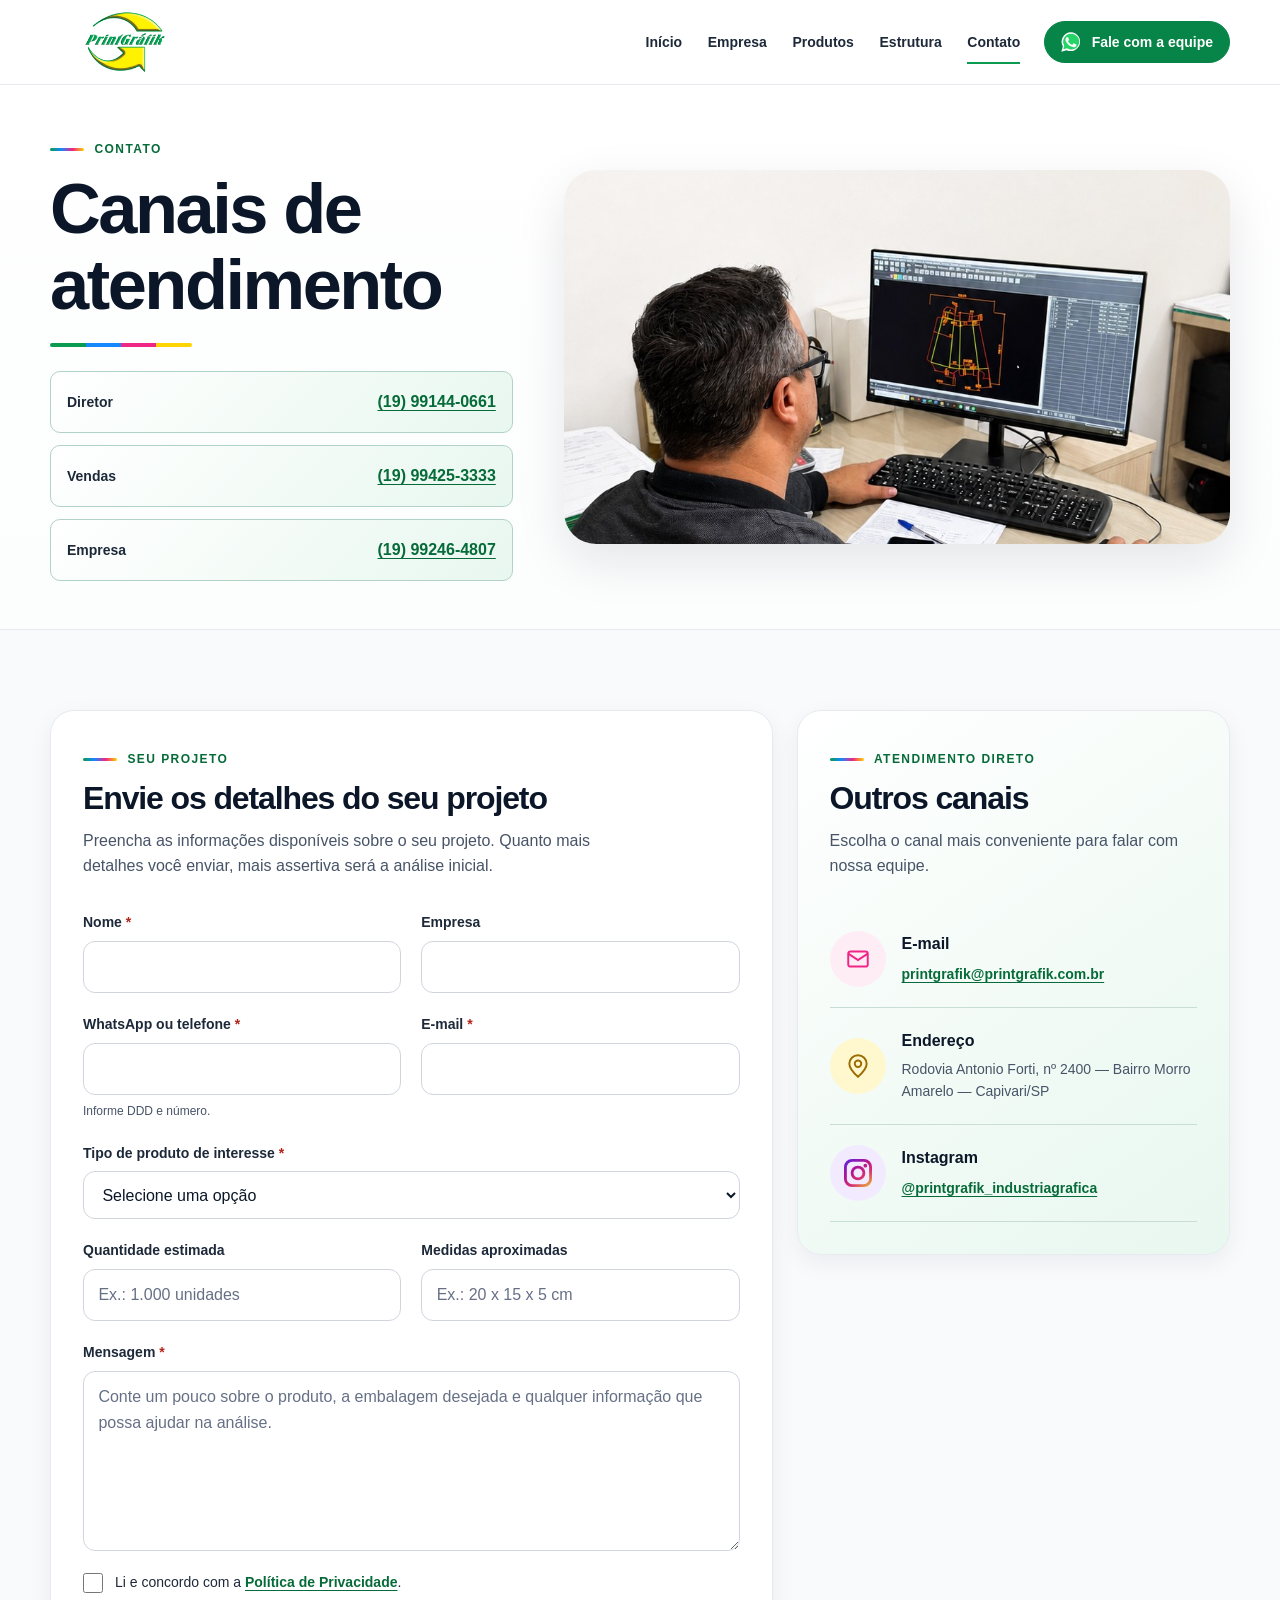
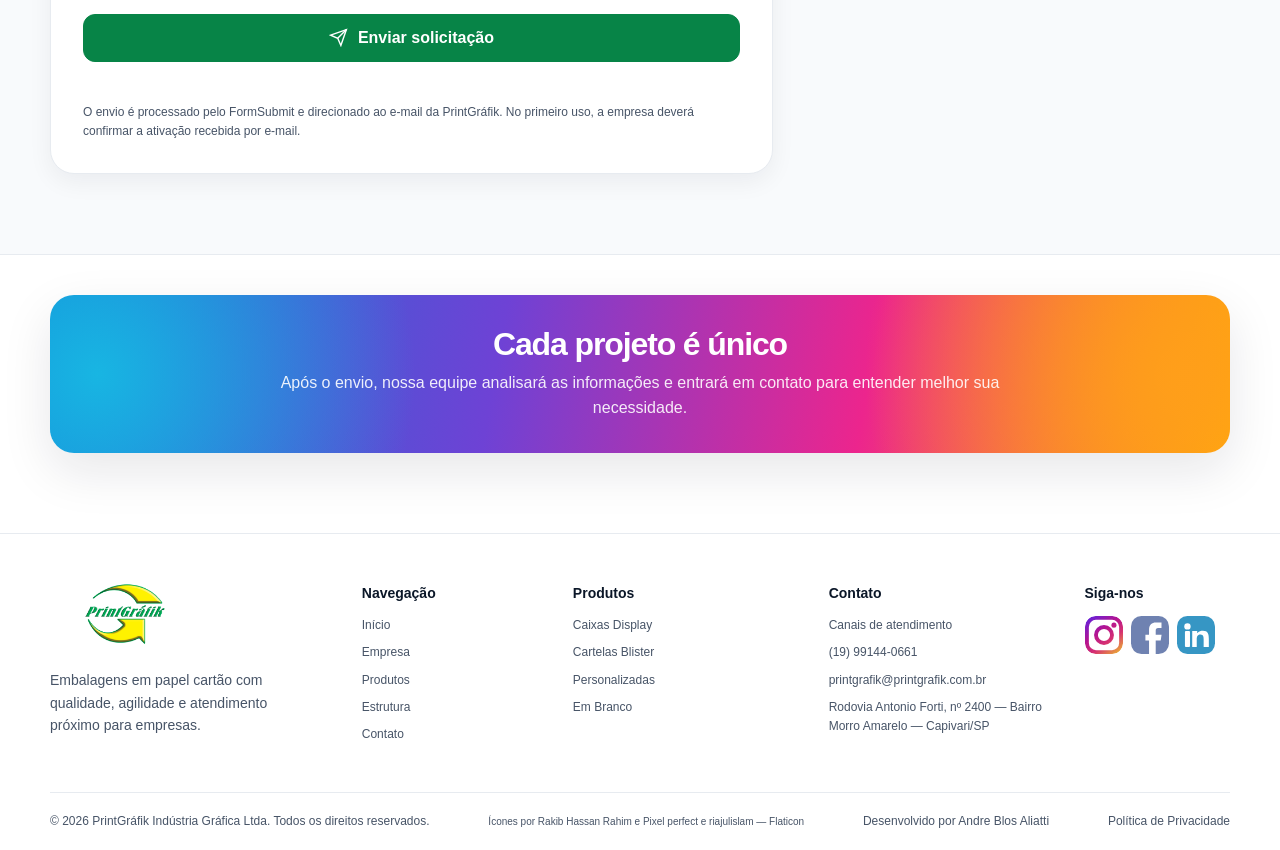
==== commit 983ac299: "Fotos novas e melhorias do formulário" ====
--- a/contato.html
+++ b/contato.html
@@ -3,8 +3,8 @@
 <head>
   <meta charset="utf-8">
   <meta name="viewport" content="width=device-width, initial-scale=1">
-  <meta name="description" content="Solicite um orçamento de embalagens em papel cartão, caixas display, cartelas blister e embalagens personalizadas com a PrintGráfik.">
-  <title>Contato e Orçamento | PrintGráfik</title>
+  <meta name="description" content="Fale diretamente com a PrintGráfik por telefone, e-mail ou Instagram e apresente seu projeto de embalagem em papel cartão.">
+  <title>Contato | PrintGráfik</title>
   <link rel="stylesheet" href="css/tokens.css">
   <link rel="stylesheet" href="css/components.css">
   <link rel="stylesheet" href="css/contato.css">
@@ -29,7 +29,7 @@
         </ul>
       </nav>
       <div class="pg-header__actions">
-        <a class="pg-button pg-button--small pg-button--pill pg-header__cta" href="contato.html#formulario-orcamento" data-smart-contact data-contact-fallback-label="Fale com a equipe">
+        <a class="pg-button pg-button--small pg-button--pill pg-header__cta" href="contato.html#canais-atendimento" data-smart-contact data-contact-fallback-label="Fale com a equipe">
           <span data-contact-label>Fale com a equipe</span>
         </a>
         <button class="pg-menu-toggle" type="button" aria-expanded="false" aria-controls="menu-principal" aria-label="Abrir menu" data-menu-toggle>
@@ -44,22 +44,24 @@
       <div class="pg-container pg-contact-hero__grid">
         <div class="pg-contact-hero__copy">
           <span class="pg-eyebrow">Contato</span>
-          <h1 class="pg-title pg-title--xl" id="titulo-pagina">Solicite um orçamento</h1>
+          <h1 class="pg-title pg-title--xl" id="titulo-pagina">Canais de atendimento</h1>
           <span class="pg-contact-rule" aria-hidden="true"></span>
-          <p class="pg-contact-hero__lead">Apresente seu projeto e receba uma proposta personalizada da nossa equipe.</p>
-          <p>Fale com a PrintGráfik para desenvolver sua embalagem, tirar dúvidas ou entender qual solução atende melhor sua empresa.</p>
-          <ul class="pg-contact-hero__benefits">
-            <li>Atendimento humano e direto</li>
-            <li>Análise do projeto com atenção</li>
-            <li>Soluções sob medida para sua embalagem</li>
-          </ul>
-          <div class="pg-cluster pg-contact-hero__actions">
-            <a class="pg-button" href="#formulario-orcamento" data-smart-contact data-contact-text="Solicitar orçamento pelo WhatsApp" data-contact-fallback-label="Solicitar orçamento pelo formulário" data-hide-fallback-icon>
-              <span data-contact-label>Solicitar orçamento pelo formulário</span>
-            </a>
+          <div class="pg-contact-hero__phones" id="canais-atendimento" aria-label="Telefones de atendimento">
+            <article class="pg-contact-hero__phone" data-contact-item="directorPhone" hidden>
+              <span>Diretor</span>
+              <a href="contato.html" data-contact-value></a>
+            </article>
+            <article class="pg-contact-hero__phone" data-contact-item="salesPhone" hidden>
+              <span>Vendas</span>
+              <a href="contato.html" data-contact-value></a>
+            </article>
+            <article class="pg-contact-hero__phone" data-contact-item="companyPhone" hidden>
+              <span>Empresa</span>
+              <a href="contato.html" data-contact-value></a>
+            </article>
           </div>
         </div>
-        <img class="pg-contact-hero__image" src="assets/empresa/fachada-printgrafik.jpg" alt="Fachada da indústria gráfica PrintGráfik" width="1672" height="941" fetchpriority="high">
+        <img class="pg-contact-hero__image" src="assets/estrutura/desenvolvimento-tecnico-embalagem.jpg" alt="Profissional da PrintGráfik trabalhando no desenvolvimento técnico de uma embalagem" width="941" height="1672" fetchpriority="high">
       </div>
     </section>
 
@@ -68,11 +70,11 @@
         <section class="pg-contact-form-card" id="formulario-orcamento" aria-labelledby="titulo-formulario">
           <div class="pg-contact-heading">
             <span class="pg-eyebrow">Seu projeto</span>
-            <h2 class="pg-title pg-title--md" id="titulo-formulario">Solicite seu orçamento</h2>
+            <h2 class="pg-title pg-title--md" id="titulo-formulario">Envie os detalhes do seu projeto</h2>
             <p>Preencha as informações disponíveis sobre o seu projeto. Quanto mais detalhes você enviar, mais assertiva será a análise inicial.</p>
           </div>
 
-          <form class="pg-contact-form" method="post" novalidate data-contact-form data-delivery-method="mailto">
+          <form class="pg-contact-form" method="post" novalidate data-contact-form data-delivery-method="formsubmit-ajax">
             <div class="pg-contact-form__grid">
               <div class="pg-form-field">
                 <label class="pg-label" for="nome">Nome <span class="pg-required" aria-hidden="true">*</span><span class="pg-visually-hidden"> (obrigatório)</span></label>
@@ -124,7 +126,7 @@
 
             <div class="pg-form-honeypot" aria-hidden="true">
               <label for="site">Não preencha este campo</label>
-              <input id="site" name="site" type="text" tabindex="-1" autocomplete="off">
+              <input id="site" name="_honey" type="text" tabindex="-1" autocomplete="off">
             </div>
 
             <div class="pg-form-field pg-form-field--consent">
@@ -140,7 +142,7 @@
               <span data-submit-label>Enviar solicitação</span>
             </button>
             <p class="pg-form-status" role="status" aria-live="polite" data-form-status></p>
-            <p class="pg-contact-form__delivery-note">O envio será preparado no seu aplicativo de e-mail. Revise a mensagem antes de enviá-la.</p>
+            <p class="pg-contact-form__delivery-note">O envio é processado pelo FormSubmit e direcionado ao e-mail da PrintGráfik. No primeiro uso, a empresa deverá confirmar a ativação recebida por e-mail.</p>
           </form>
         </section>
 
@@ -155,10 +157,6 @@
               <span class="pg-icon pg-tone-green" aria-hidden="true"><img src="assets/icons/whatsapp.svg" alt="" width="64" height="64"></span>
               <div><h3>WhatsApp</h3><a href="contato.html#formulario-orcamento" data-contact-value></a></div>
             </article>
-            <article class="pg-contact-channel" data-contact-item="phone" hidden>
-              <span class="pg-icon pg-tone-blue" aria-hidden="true"><svg viewBox="0 0 24 24" fill="none" stroke-width="1.8"><path d="M22 16.9v3a2 2 0 0 1-2.2 2 19.8 19.8 0 0 1-8.6-3.1 19.5 19.5 0 0 1-6-6A19.8 19.8 0 0 1 2.1 4.2 2 2 0 0 1 4.1 2h3a2 2 0 0 1 2 1.7c.1 1 .4 2 .7 2.8a2 2 0 0 1-.4 2.1L8.1 9.9a16 16 0 0 0 6 6l1.3-1.3a2 2 0 0 1 2.1-.4c.9.3 1.8.6 2.8.7a2 2 0 0 1 1.7 2Z"/></svg></span>
-              <div><h3>Telefone</h3><a href="contato.html" data-contact-value></a></div>
-            </article>
             <article class="pg-contact-channel" data-contact-item="email" hidden>
               <span class="pg-icon pg-tone-magenta" aria-hidden="true"><svg viewBox="0 0 24 24" fill="none" stroke-width="1.8"><rect x="3" y="5" width="18" height="14" rx="2"/><path d="m3 7 9 6 9-6"/></svg></span>
               <div><h3>E-mail</h3><a href="contato.html" data-contact-value></a></div>
@@ -194,7 +192,7 @@
       <div><a class="pg-logo-link" href="index.html" aria-label="PrintGráfik — página inicial"><img class="pg-logo" src="assets/logo/logo-printgrafik-600.png" alt="PrintGráfik" width="600" height="449" loading="lazy"></a><p class="pg-footer__brand-text">Embalagens em papel cartão com qualidade, agilidade e atendimento próximo para empresas.</p></div>
       <div><h2 class="pg-footer__title">Navegação</h2><ul class="pg-footer__links"><li><a href="index.html">Início</a></li><li><a href="empresa.html">Empresa</a></li><li><a href="produtos.html">Produtos</a></li><li><a href="estrutura.html">Estrutura</a></li><li><a href="contato.html" aria-current="page">Contato</a></li></ul></div>
       <div><h2 class="pg-footer__title">Produtos</h2><ul class="pg-footer__links"><li><a href="produtos.html#caixas-display">Caixas Display</a></li><li><a href="produtos.html#cartelas-blister">Cartelas Blister</a></li><li><a href="produtos.html#embalagens-personalizadas">Personalizadas</a></li><li><a href="produtos.html#embalagens-em-branco">Em Branco</a></li></ul></div>
-      <div><h2 class="pg-footer__title">Contato</h2><ul class="pg-footer__contact-list"><li><a href="#formulario-orcamento">Solicite um orçamento</a></li><li data-contact-item="phone" hidden><a href="contato.html" data-contact-value></a></li><li data-contact-item="whatsapp" hidden><a href="contato.html" data-contact-value></a></li><li data-contact-item="email" hidden><a href="contato.html" data-contact-value></a></li><li data-contact-item="address" hidden><span data-contact-value></span></li></ul></div>
+      <div><h2 class="pg-footer__title">Contato</h2><ul class="pg-footer__contact-list"><li><a href="#canais-atendimento">Canais de atendimento</a></li><li data-contact-item="phone" hidden><a href="contato.html" data-contact-value></a></li><li data-contact-item="whatsapp" hidden><a href="contato.html" data-contact-value></a></li><li data-contact-item="email" hidden><a href="contato.html" data-contact-value></a></li><li data-contact-item="address" hidden><span data-contact-value></span></li></ul></div>
       <div class="pg-footer__social-column"><h2 class="pg-footer__title">Siga-nos</h2><div class="pg-socials"><span class="pg-social" data-social="facebook" aria-label="Facebook — link pendente" aria-disabled="true">f</span><span class="pg-social" data-social="instagram" aria-label="Instagram — link pendente" aria-disabled="true">ig</span><span class="pg-social" data-social="linkedin" aria-label="LinkedIn — link pendente" aria-disabled="true">in</span></div></div>
     </div>
     <div class="pg-container pg-footer__bottom"><span>© <span data-current-year>2026</span> PrintGráfik Indústria Gráfica Ltda. Todos os direitos reservados.</span><span class="pg-footer__credits">Ícones por <a href="https://www.flaticon.com/br/icones-gratis/facebook">Rakib Hassan Rahim e Pixel perfect</a> e <a href="https://www.flaticon.com/br/icones-gratis/linkedin">riajulislam</a> — Flaticon</span><span>Desenvolvido por <a href="https://andreblosaliatti.dev" target="_blank" rel="noopener noreferrer">Andre Blos Aliatti</a></span><a href="politica-de-privacidade.html">Política de Privacidade</a></div>
--- a/css/contato.css
+++ b/css/contato.css
@@ -49,6 +49,44 @@
   max-width: 58ch;
   margin: var(--pg-space-4) 0 0;
   color: var(--pg-text-muted);
+}
+
+.pg-contact-hero__phones {
+  display: grid;
+  gap: var(--pg-space-3);
+  margin-top: var(--pg-space-6);
+  scroll-margin-top: calc(var(--pg-header-height) + var(--pg-space-6));
+}
+
+.pg-contact-hero__phone {
+  min-width: 0;
+  display: flex;
+  align-items: center;
+  justify-content: space-between;
+  gap: var(--pg-space-4);
+  min-height: 62px;
+  padding: var(--pg-space-3) var(--pg-space-4);
+  border: 1px solid color-mix(in srgb, var(--pg-green-600) 24%, var(--pg-border));
+  border-radius: var(--pg-radius-sm);
+  background: linear-gradient(135deg, var(--pg-white), var(--pg-green-100));
+}
+
+.pg-contact-hero__phone[hidden] {
+  display: none;
+}
+
+.pg-contact-hero__phone span {
+  color: var(--pg-ink-800);
+  font-size: var(--pg-fs-14);
+  font-weight: 800;
+}
+
+.pg-contact-hero__phone a {
+  color: var(--pg-green-700);
+  font-size: var(--pg-fs-16);
+  font-weight: 850;
+  text-underline-offset: 0.18em;
+  white-space: nowrap;
 }
 
 .pg-contact-hero__benefits {
@@ -92,7 +130,7 @@
   aspect-ratio: 16 / 9;
   border-radius: var(--pg-radius-xl);
   object-fit: cover;
-  object-position: center;
+  object-position: center 48%;
   box-shadow: var(--pg-shadow-md);
 }
 
@@ -283,6 +321,10 @@
   color: var(--pg-green-700);
 }
 
+.pg-form-status[data-state="success"] {
+  color: var(--pg-green-700);
+}
+
 .pg-contact-form__delivery-note {
   margin: var(--pg-space-2) 0 0;
   color: var(--pg-text-muted);
--- a/css/responsive.css
+++ b/css/responsive.css
@@ -102,6 +102,11 @@
   .pg-structure-processes__grid,
   .pg-structure-gallery {
     grid-template-columns: repeat(2, minmax(0, 1fr));
+  }
+
+  .pg-structure-quality__panel {
+    grid-template-columns: minmax(180px, 0.45fr) auto minmax(0, 1fr);
+    gap: var(--pg-space-5);
   }
 
   .pg-contact-hero__grid {
@@ -261,6 +266,14 @@
     grid-template-columns: repeat(2, minmax(0, 1fr));
   }
 
+  .pg-structure-quality__panel {
+    grid-template-columns: minmax(180px, 0.45fr) minmax(0, 1fr);
+  }
+
+  .pg-structure-quality__panel > .pg-icon {
+    display: none;
+  }
+
   .pg-contact-hero {
     padding-block: var(--pg-space-8);
   }
@@ -598,7 +611,8 @@
   }
 
   .pg-structure-processes__grid,
-  .pg-structure-gallery {
+  .pg-structure-gallery,
+  .pg-structure-video-grid {
     grid-template-columns: 1fr;
   }
 
@@ -609,6 +623,14 @@
 
   .pg-structure-cta {
     padding: var(--pg-space-6);
+  }
+
+  .pg-structure-quality__panel {
+    grid-template-columns: 1fr;
+  }
+
+  .pg-structure-quality__image {
+    height: min(92vw, 360px);
   }
 
   .pg-contact-form__grid {
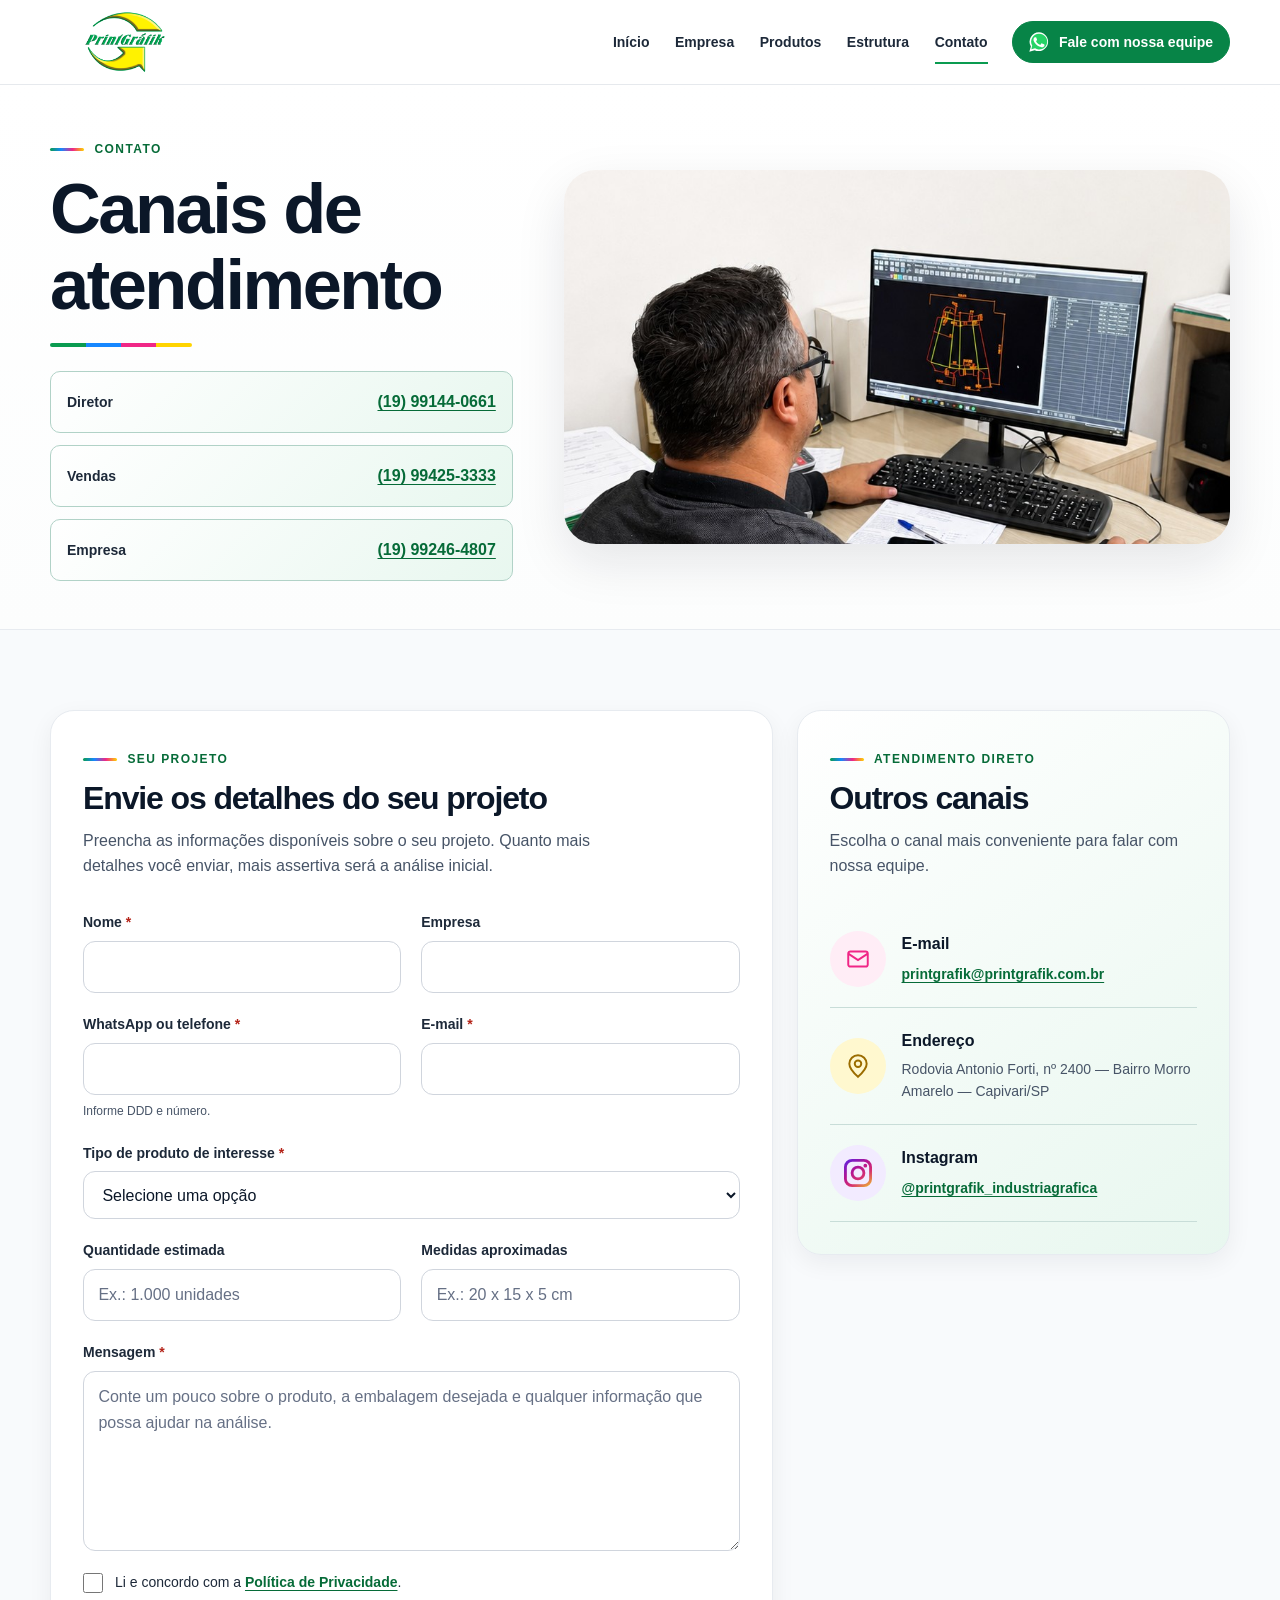
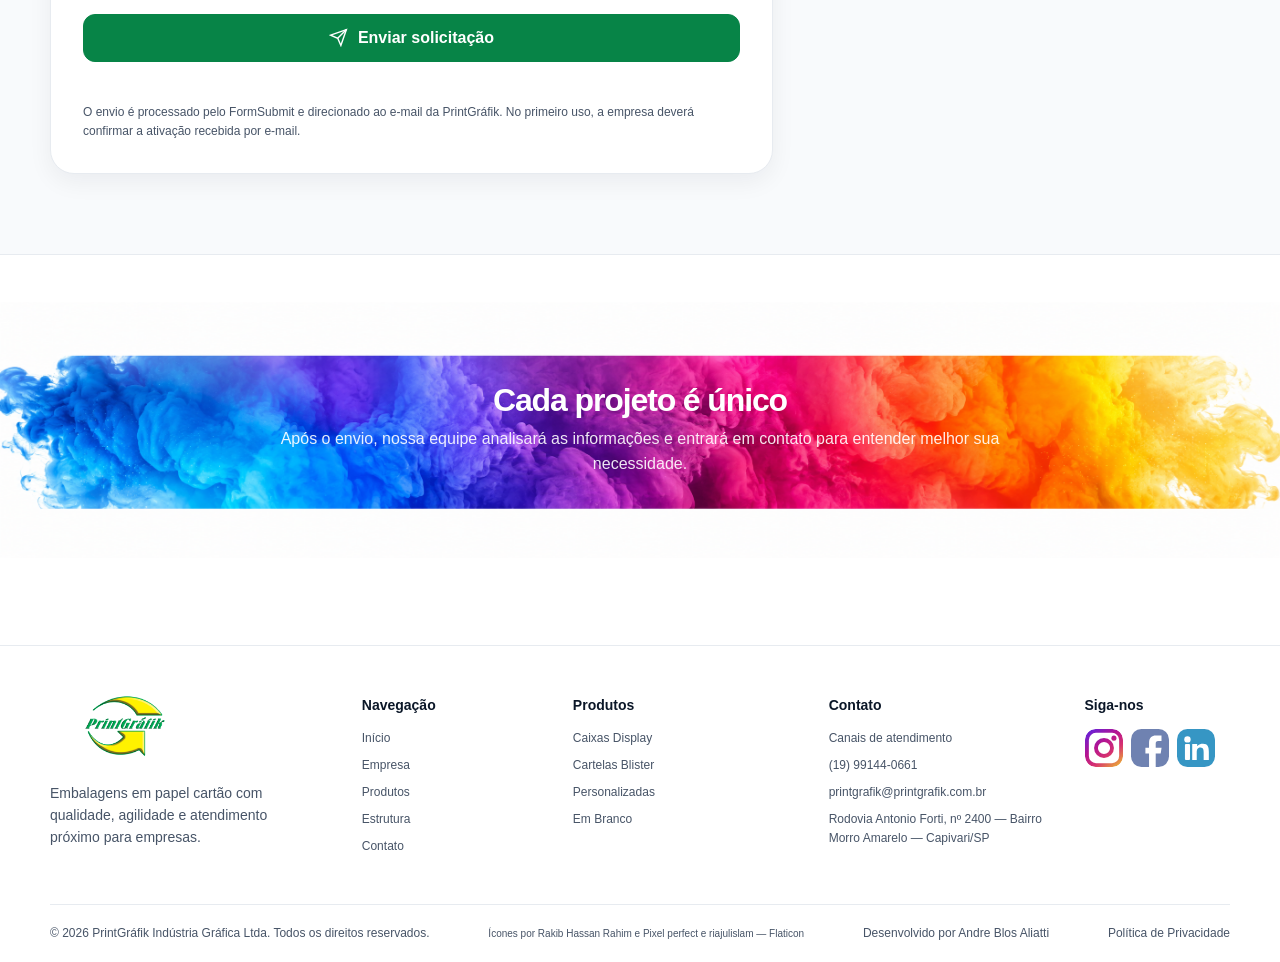
==== commit 5aaf3ae5: "ajustes visuais" ====
--- a/contato.html
+++ b/contato.html
@@ -29,8 +29,8 @@
         </ul>
       </nav>
       <div class="pg-header__actions">
-        <a class="pg-button pg-button--small pg-button--pill pg-header__cta" href="contato.html#canais-atendimento" data-smart-contact data-contact-fallback-label="Fale com a equipe">
-          <span data-contact-label>Fale com a equipe</span>
+        <a class="pg-button pg-button--small pg-button--pill pg-header__cta" href="contato.html#canais-atendimento" data-smart-contact data-contact-fallback-label="Fale com nossa equipe">
+          <span data-contact-label>Fale com nossa equipe</span>
         </a>
         <button class="pg-menu-toggle" type="button" aria-expanded="false" aria-controls="menu-principal" aria-label="Abrir menu" data-menu-toggle>
           <span class="pg-menu-toggle__icon" aria-hidden="true"></span>
--- a/css/tokens.css
+++ b/css/tokens.css
@@ -59,6 +59,7 @@
   --pg-shadow-sm: 0 8px 24px rgb(16 24 40 / 0.06);
   --pg-shadow-md: 0 18px 50px rgb(16 24 40 / 0.1);
   --pg-shadow-color: 0 20px 60px rgb(22 135 255 / 0.14);
+  --pg-banner-rainbow-image: url("../assets/images/banner-arco-iris.png");
   --pg-container: 1180px;
   --pg-header-height: 84px;
 }
--- a/css/components.css
+++ b/css/components.css
@@ -266,6 +266,23 @@
   flex: 0 0 auto;
 }
 
+.pg-logo-link--tagged {
+  flex-direction: column;
+  align-items: center;
+  justify-content: center;
+  line-height: 1;
+  text-decoration: none;
+}
+
+.pg-logo-tagline {
+  margin-top: -0.15rem;
+  color: var(--pg-green-700);
+  font-size: 0.67rem;
+  font-weight: 850;
+  letter-spacing: 0.08em;
+  text-transform: uppercase;
+}
+
 .pg-logo {
   width: 150px;
   height: 64px;
--- a/css/contato.css
+++ b/css/contato.css
@@ -392,15 +392,14 @@
 }
 
 .pg-contact-note {
+  display: grid;
+  min-height: clamp(220px, 22vw, 270px);
+  align-items: center;
   overflow: hidden;
   padding: var(--pg-space-8) var(--pg-space-10);
   border-radius: var(--pg-radius-lg);
   color: var(--pg-white);
-  background:
-    radial-gradient(circle at 4% 50%, rgb(23 189 228 / 0.9), transparent 28%),
-    radial-gradient(circle at 96% 50%, rgb(255 159 26 / 0.96), transparent 28%),
-    linear-gradient(100deg, #1476d4 0%, #6e42d5 38%, #ec258d 69%, #ffb000 100%);
-  box-shadow: var(--pg-shadow-md);
+  background: var(--pg-white) var(--pg-banner-rainbow-image) center / calc(100% - clamp(24px, 5vw, 72px)) auto no-repeat;
   text-align: center;
 }
 
--- a/css/responsive.css
+++ b/css/responsive.css
@@ -1,3 +1,23 @@
+.pg-cta-section > .pg-container,
+.pg-products-cta-section > .pg-container,
+.pg-structure-cta-section > .pg-container,
+.pg-contact-note-section > .pg-container {
+  width: 100%;
+  max-width: none;
+}
+
+.pg-cta,
+.pg-company-cta,
+.pg-products-cta,
+.pg-structure-cta,
+.pg-contact-note {
+  width: 100%;
+  max-width: none;
+  margin-inline: 0;
+  border-radius: 0;
+  background-size: 100% auto;
+}
+
 @media (max-width: 1100px) {
   .pg-header__cta {
     display: none;
@@ -654,6 +674,33 @@
   .pg-contact-note {
     padding: var(--pg-space-5);
   }
+
+  .pg-cta,
+  .pg-company-cta,
+  .pg-products-cta,
+  .pg-structure-cta,
+  .pg-contact-note {
+    min-height: 0;
+    color: var(--pg-text);
+    background-position: top center;
+    background-size: 100% auto;
+  }
+
+  .pg-cta__inner,
+  .pg-company-cta,
+  .pg-products-cta,
+  .pg-structure-cta,
+  .pg-contact-note {
+    padding-top: 82px;
+  }
+
+  .pg-cta__text,
+  .pg-company-cta__copy p,
+  .pg-products-cta p,
+  .pg-structure-cta p,
+  .pg-contact-note p {
+    color: var(--pg-text-muted);
+  }
 }
 
 @media (prefers-reduced-motion: reduce) {
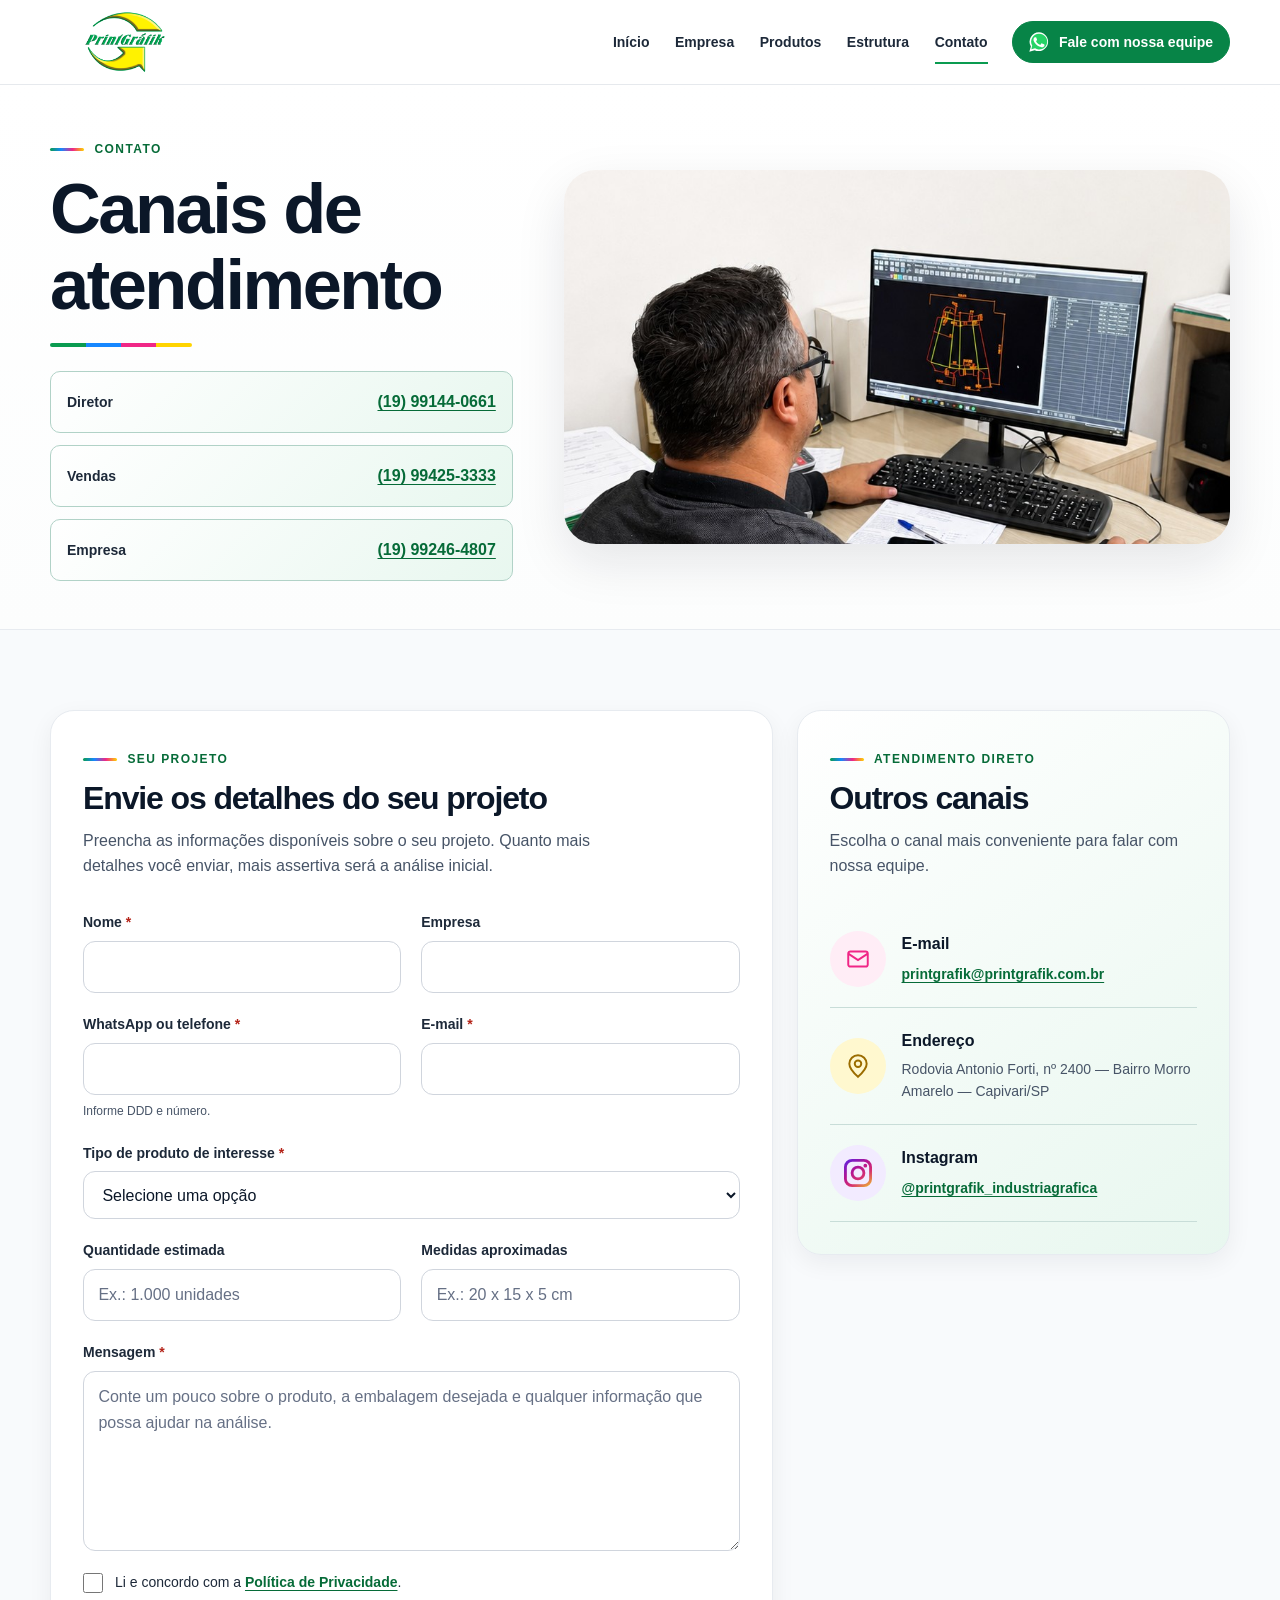
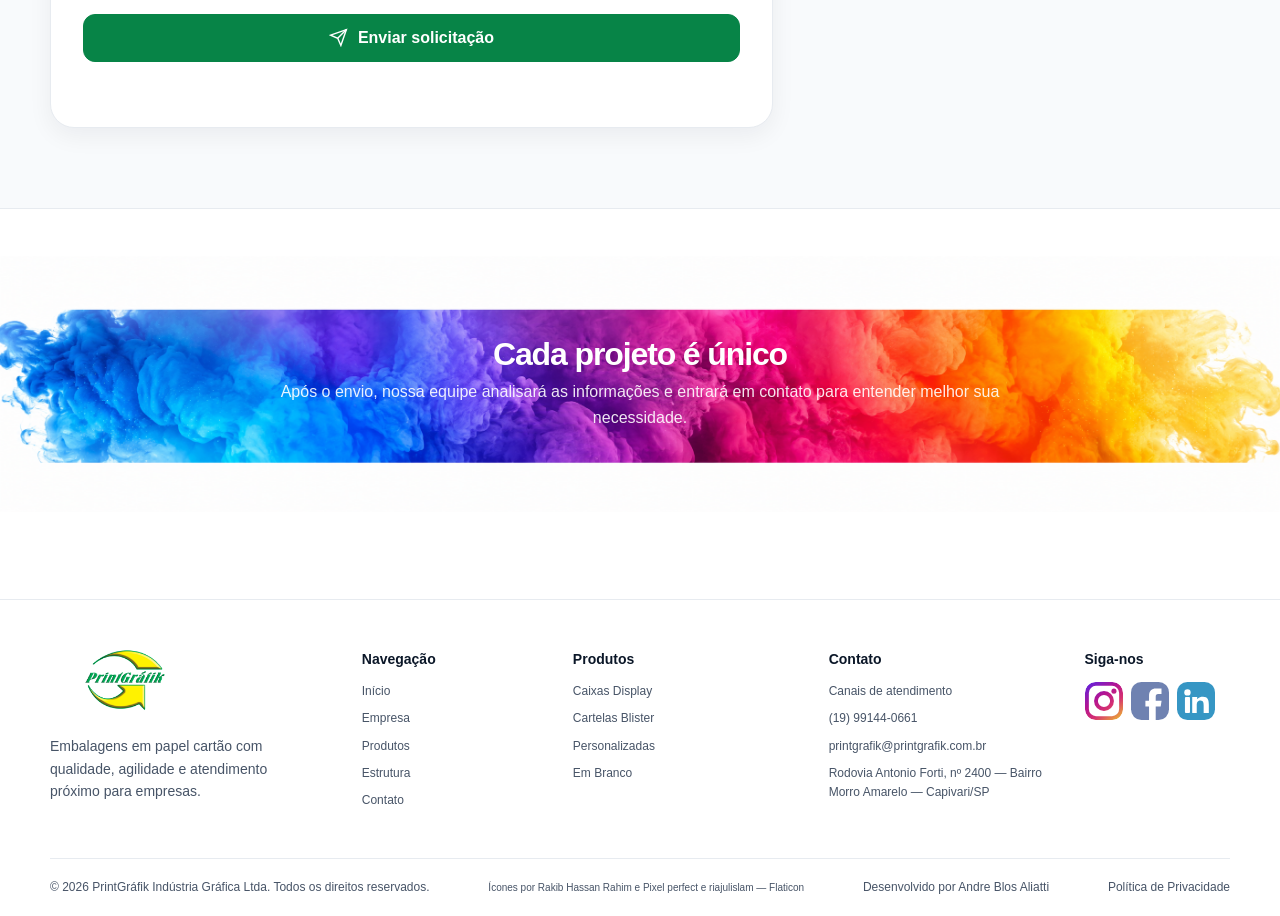
==== commit a69c9409: "Melhorias visuais" ====
--- a/contato.html
+++ b/contato.html
@@ -142,7 +142,6 @@
               <span data-submit-label>Enviar solicitação</span>
             </button>
             <p class="pg-form-status" role="status" aria-live="polite" data-form-status></p>
-            <p class="pg-contact-form__delivery-note">O envio é processado pelo FormSubmit e direcionado ao e-mail da PrintGráfik. No primeiro uso, a empresa deverá confirmar a ativação recebida por e-mail.</p>
           </form>
         </section>
 
--- a/css/contato.css
+++ b/css/contato.css
@@ -325,12 +325,6 @@
   color: var(--pg-green-700);
 }
 
-.pg-contact-form__delivery-note {
-  margin: var(--pg-space-2) 0 0;
-  color: var(--pg-text-muted);
-  font-size: var(--pg-fs-12);
-}
-
 .pg-contact-channels__list {
   display: grid;
 }
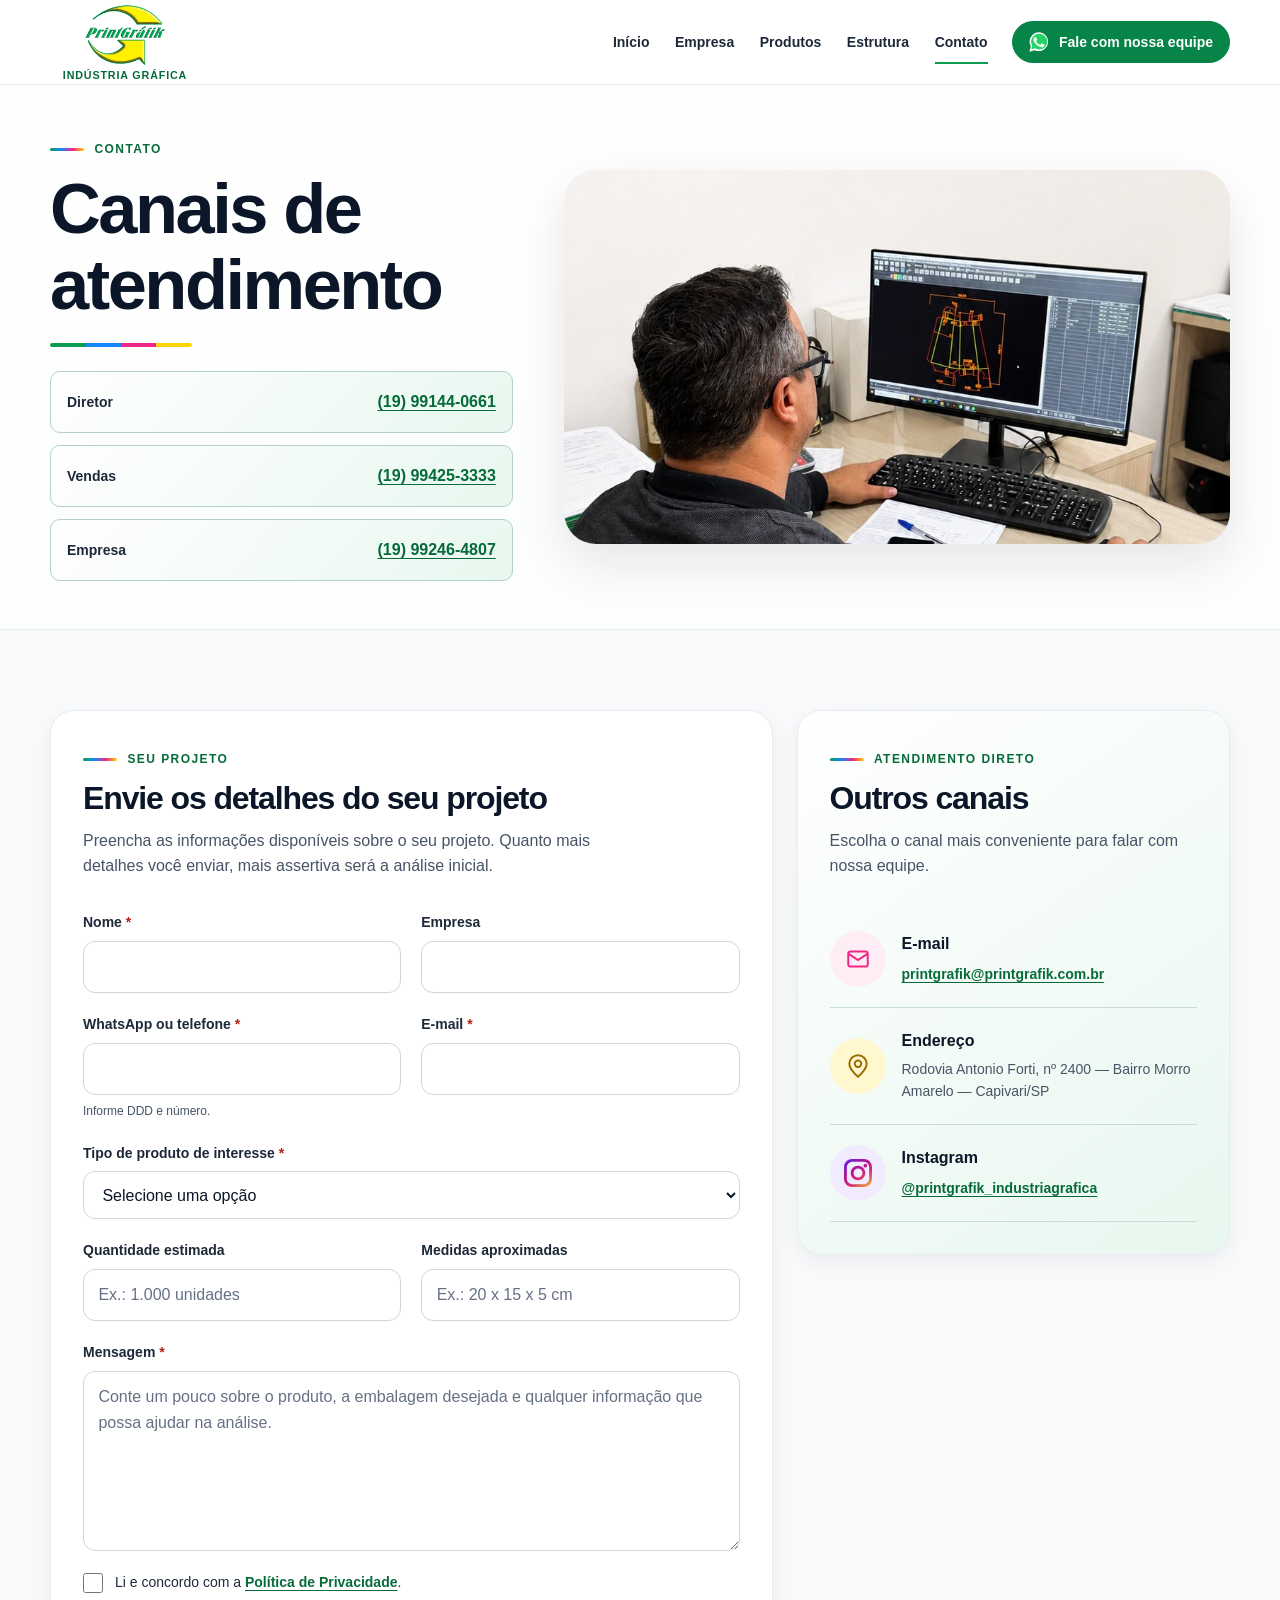
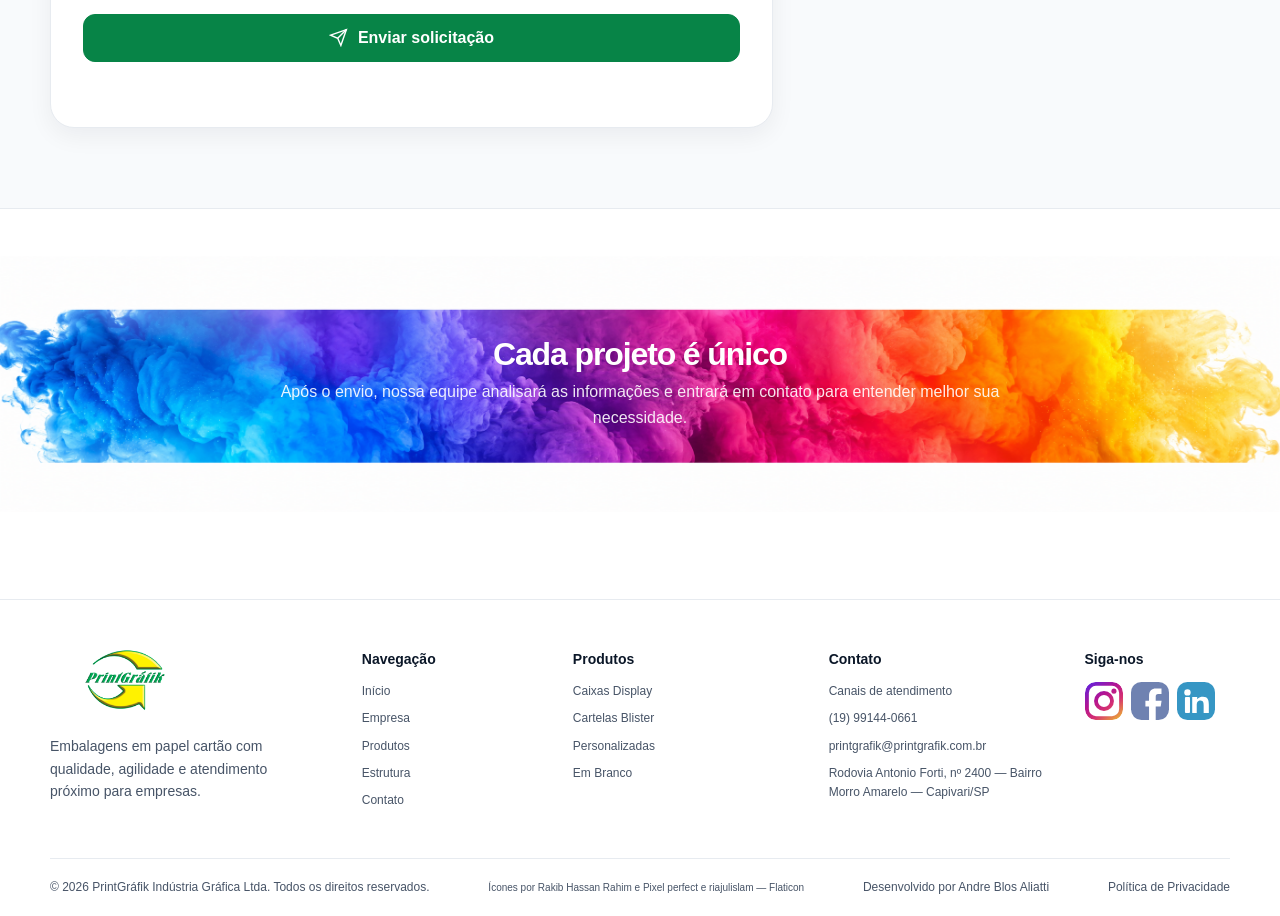
==== commit 266ef7be: "fotos embalagens" ====
--- a/contato.html
+++ b/contato.html
@@ -16,8 +16,9 @@
 
   <header class="pg-header">
     <div class="pg-container pg-header__inner">
-      <a class="pg-logo-link" href="index.html" aria-label="PrintGráfik — página inicial">
+      <a class="pg-logo-link pg-logo-link--tagged" href="index.html" aria-label="PrintGráfik Indústria Gráfica — página inicial">
         <img class="pg-logo" src="assets/logo/logo-printgrafik-600.png" alt="PrintGráfik" width="600" height="449">
+        <span class="pg-logo-tagline">Indústria Gráfica</span>
       </a>
       <nav class="pg-nav" id="menu-principal" aria-label="Navegação principal" data-menu data-open="false">
         <ul class="pg-nav__list">
--- a/css/components.css
+++ b/css/components.css
@@ -275,7 +275,7 @@
 }
 
 .pg-logo-tagline {
-  margin-top: -0.15rem;
+  margin-top: 0.15rem;
   color: var(--pg-green-700);
   font-size: 0.67rem;
   font-weight: 850;
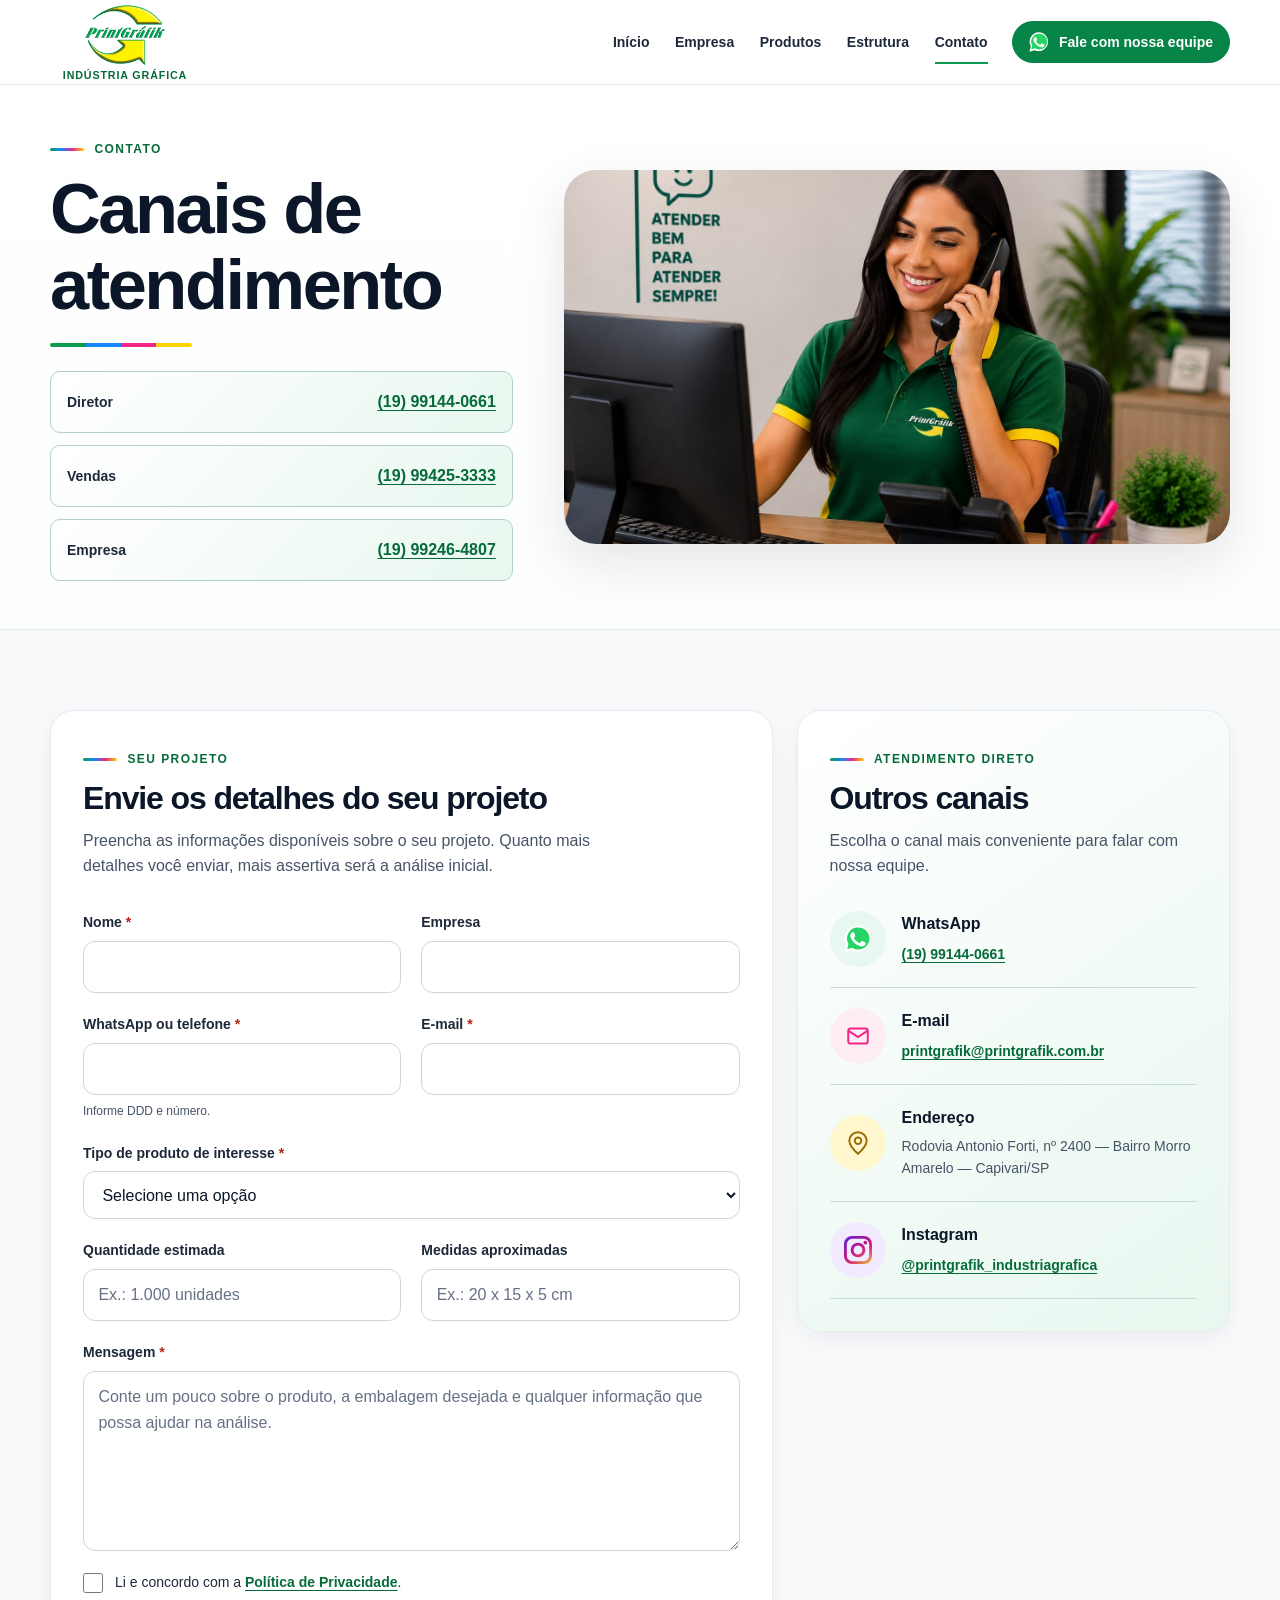
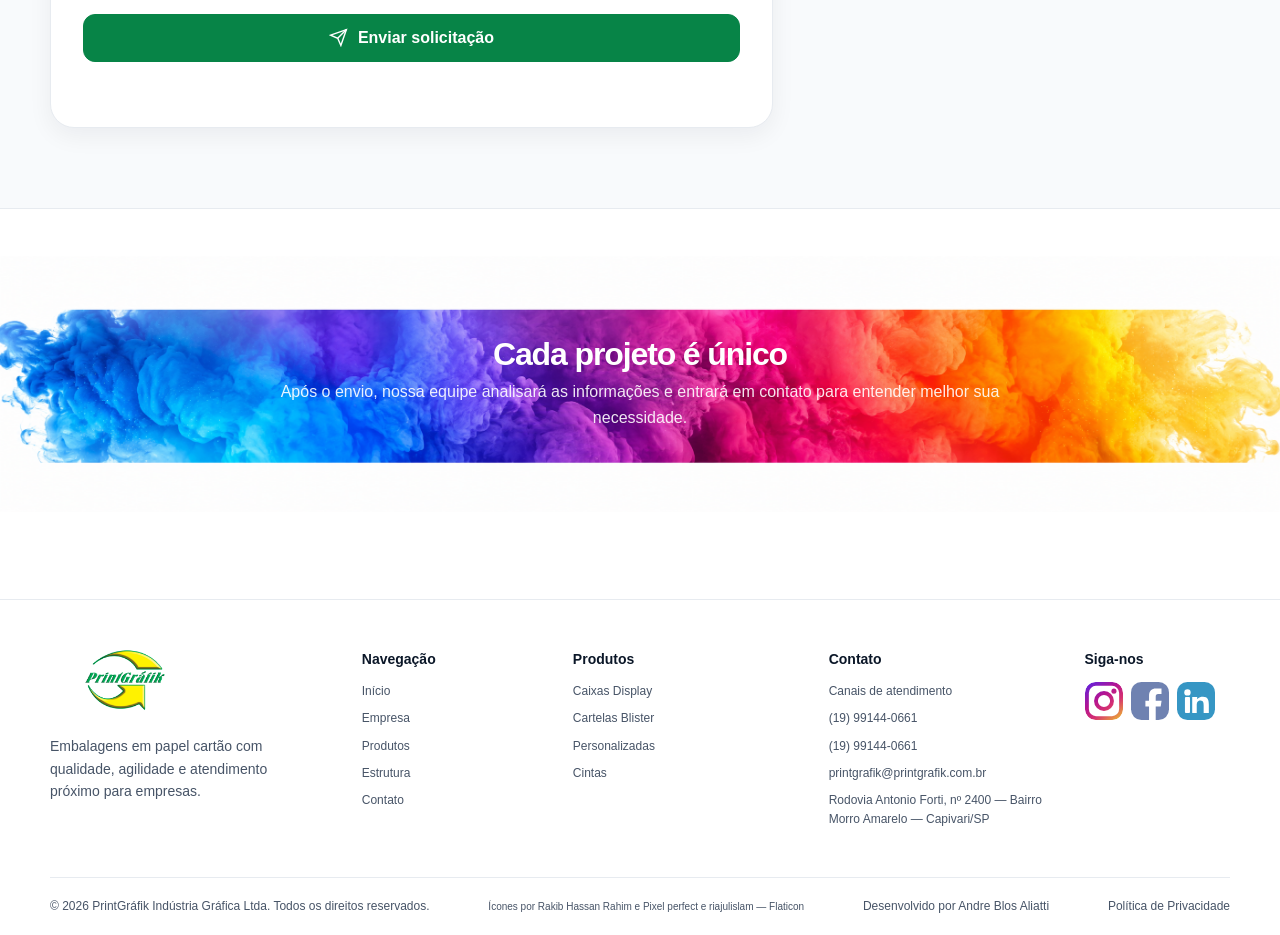
==== commit 9adde44b: "Ajustes de fotos e produtos" ====
--- a/contato.html
+++ b/contato.html
@@ -62,7 +62,7 @@
             </article>
           </div>
         </div>
-        <img class="pg-contact-hero__image" src="assets/estrutura/desenvolvimento-tecnico-embalagem.jpg" alt="Profissional da PrintGráfik trabalhando no desenvolvimento técnico de uma embalagem" width="941" height="1672" fetchpriority="high">
+        <img class="pg-contact-hero__image" src="assets/estrutura/secretaria.jpeg" alt="Profissional da PrintGráfik atendendo um cliente por telefone" width="1536" height="1024" fetchpriority="high">
       </div>
     </section>
 
@@ -106,6 +106,7 @@
                   <option>Embalagens Personalizadas</option>
                   <option>Embalagens em Branco</option>
                   <option>Solapas e materiais gráficos</option>
+                  <option>Cintas</option>
                   <option>Outro</option>
                 </select>
                 <p class="pg-field-error" id="erro-produto" data-error-for="produto" hidden>Selecione o tipo de produto.</p>
@@ -191,7 +192,7 @@
     <div class="pg-container pg-footer__grid">
       <div><a class="pg-logo-link" href="index.html" aria-label="PrintGráfik — página inicial"><img class="pg-logo" src="assets/logo/logo-printgrafik-600.png" alt="PrintGráfik" width="600" height="449" loading="lazy"></a><p class="pg-footer__brand-text">Embalagens em papel cartão com qualidade, agilidade e atendimento próximo para empresas.</p></div>
       <div><h2 class="pg-footer__title">Navegação</h2><ul class="pg-footer__links"><li><a href="index.html">Início</a></li><li><a href="empresa.html">Empresa</a></li><li><a href="produtos.html">Produtos</a></li><li><a href="estrutura.html">Estrutura</a></li><li><a href="contato.html" aria-current="page">Contato</a></li></ul></div>
-      <div><h2 class="pg-footer__title">Produtos</h2><ul class="pg-footer__links"><li><a href="produtos.html#caixas-display">Caixas Display</a></li><li><a href="produtos.html#cartelas-blister">Cartelas Blister</a></li><li><a href="produtos.html#embalagens-personalizadas">Personalizadas</a></li><li><a href="produtos.html#embalagens-em-branco">Em Branco</a></li></ul></div>
+      <div><h2 class="pg-footer__title">Produtos</h2><ul class="pg-footer__links"><li><a href="produtos.html#caixas-display">Caixas Display</a></li><li><a href="produtos.html#cartelas-blister">Cartelas Blister</a></li><li><a href="produtos.html#embalagens-personalizadas">Personalizadas</a></li><li><a href="produtos.html#cintas">Cintas</a></li></ul></div>
       <div><h2 class="pg-footer__title">Contato</h2><ul class="pg-footer__contact-list"><li><a href="#canais-atendimento">Canais de atendimento</a></li><li data-contact-item="phone" hidden><a href="contato.html" data-contact-value></a></li><li data-contact-item="whatsapp" hidden><a href="contato.html" data-contact-value></a></li><li data-contact-item="email" hidden><a href="contato.html" data-contact-value></a></li><li data-contact-item="address" hidden><span data-contact-value></span></li></ul></div>
       <div class="pg-footer__social-column"><h2 class="pg-footer__title">Siga-nos</h2><div class="pg-socials"><span class="pg-social" data-social="facebook" aria-label="Facebook — link pendente" aria-disabled="true">f</span><span class="pg-social" data-social="instagram" aria-label="Instagram — link pendente" aria-disabled="true">ig</span><span class="pg-social" data-social="linkedin" aria-label="LinkedIn — link pendente" aria-disabled="true">in</span></div></div>
     </div>
--- a/css/components.css
+++ b/css/components.css
@@ -241,6 +241,12 @@
   --pg-card-accent: var(--pg-purple-500);
 }
 
+.pg-tone-cyan {
+  --pg-icon-color: #087f99;
+  --pg-icon-bg: #e5f9fd;
+  --pg-card-accent: var(--pg-cyan-500);
+}
+
 .pg-header {
   position: sticky;
   z-index: 100;
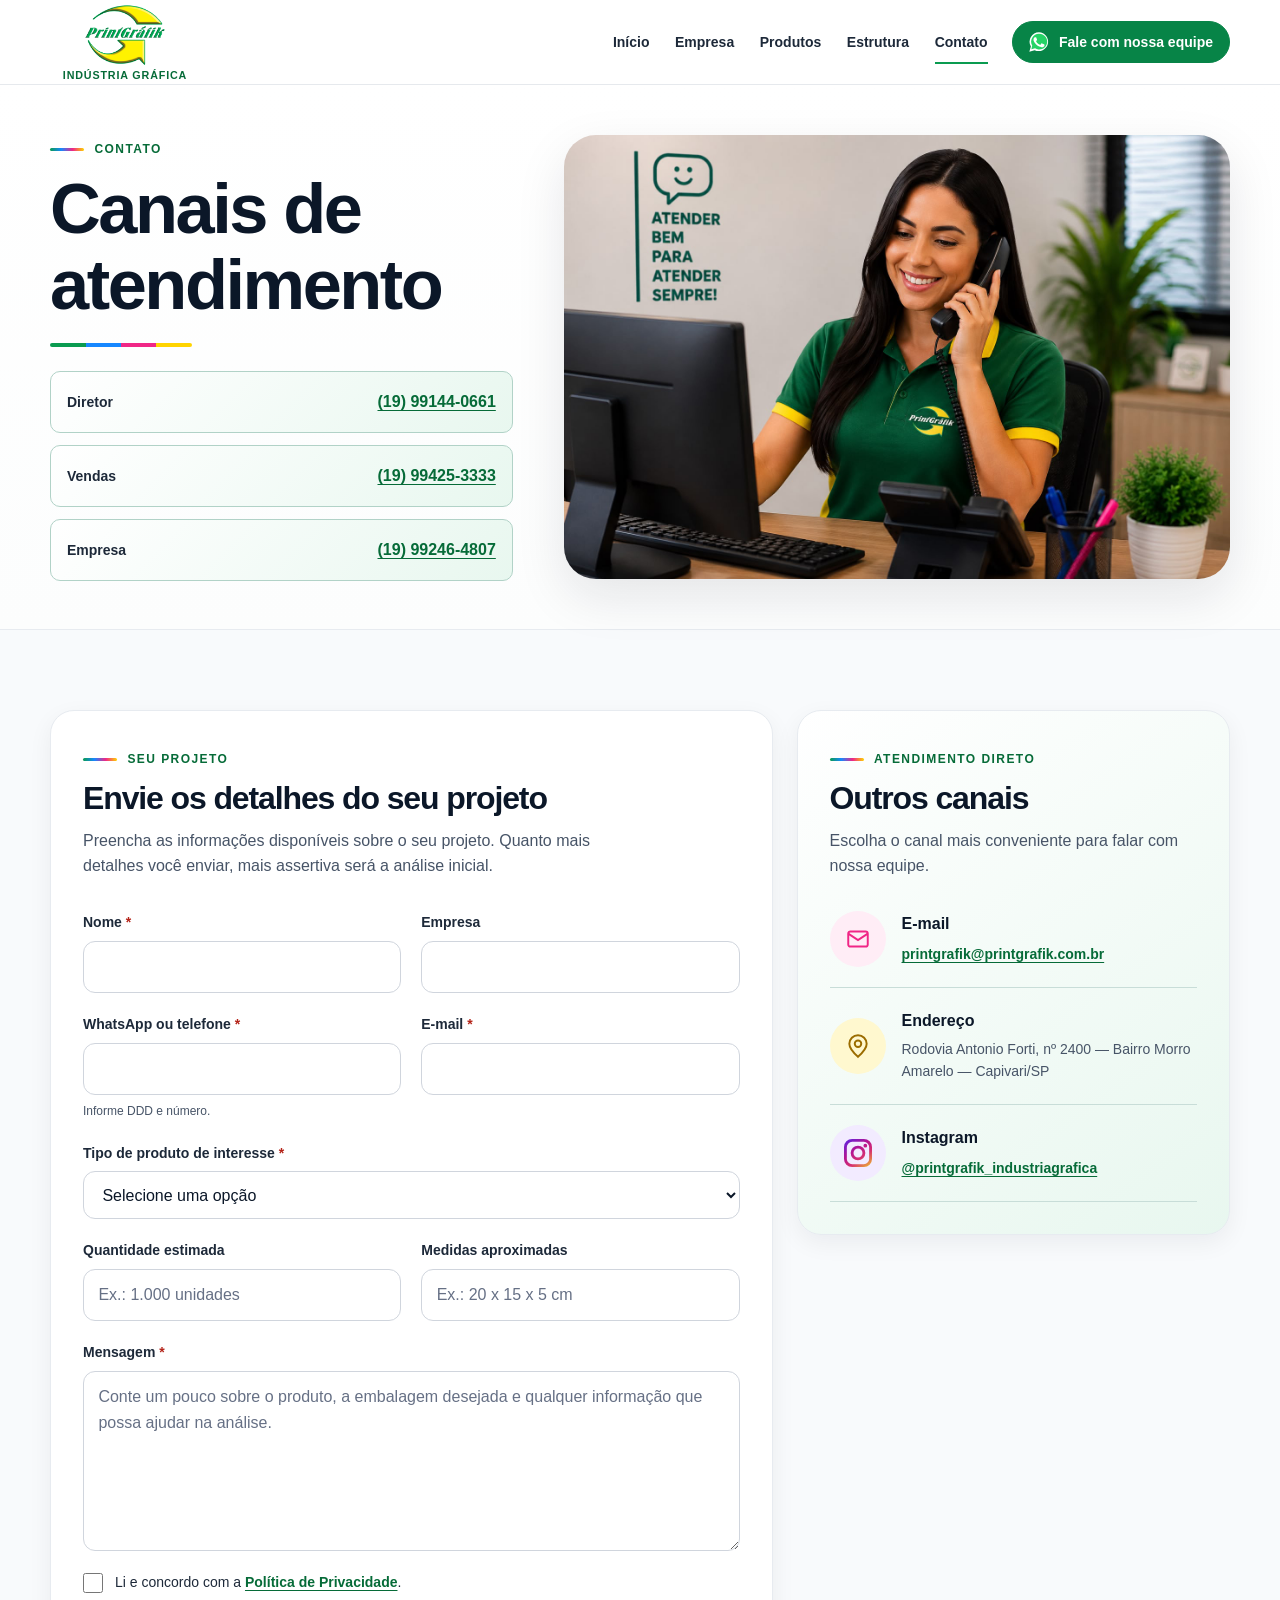
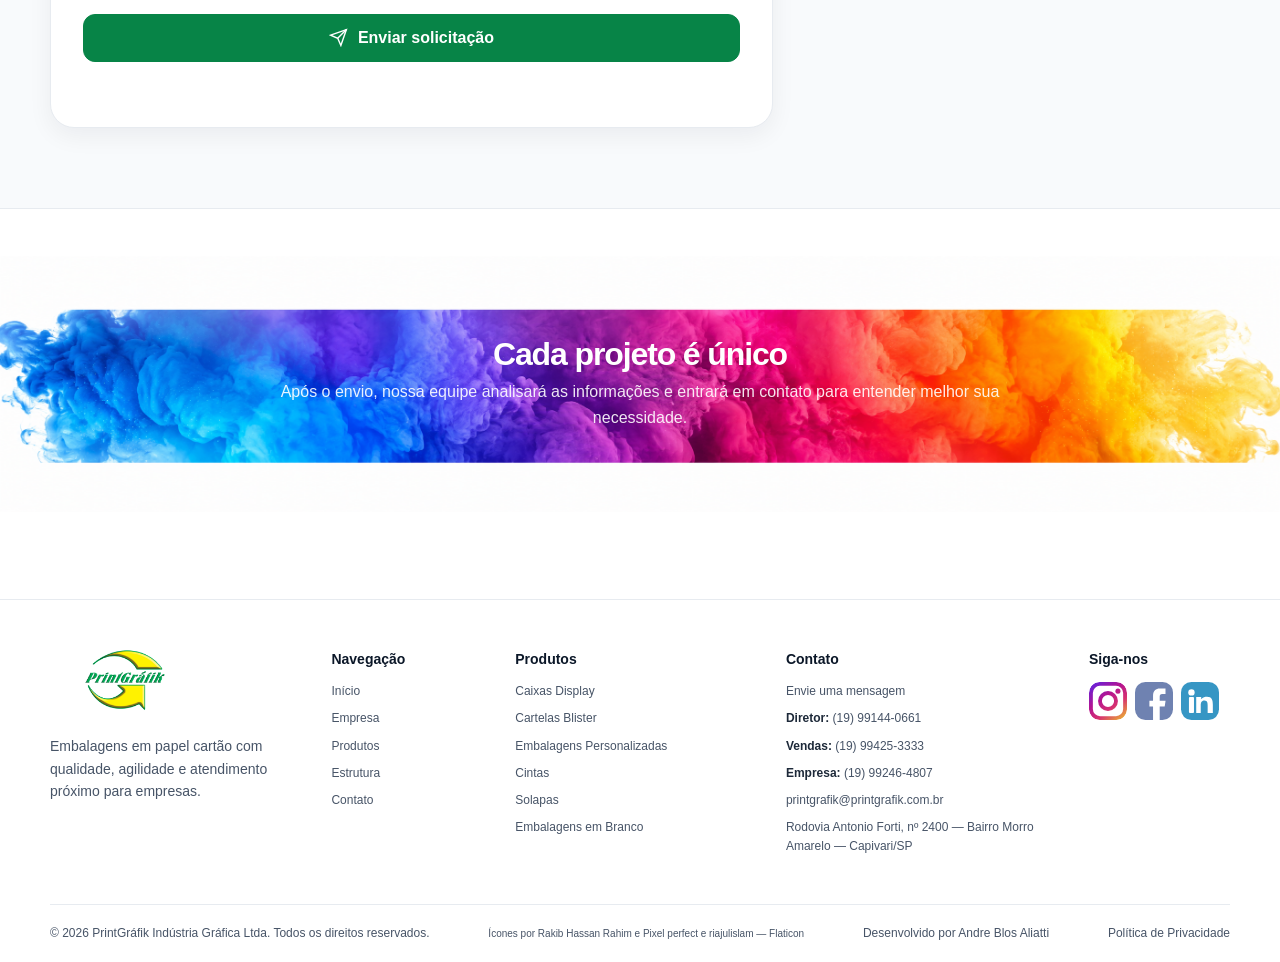
==== commit 80fca42f: "alteações finais de ajuste" ====
--- a/contato.html
+++ b/contato.html
@@ -50,15 +50,15 @@
           <div class="pg-contact-hero__phones" id="canais-atendimento" aria-label="Telefones de atendimento">
             <article class="pg-contact-hero__phone" data-contact-item="directorPhone" hidden>
               <span>Diretor</span>
-              <a href="contato.html" data-contact-value></a>
+              <a href="contato.html" data-contact-value data-contact-whatsapp></a>
             </article>
             <article class="pg-contact-hero__phone" data-contact-item="salesPhone" hidden>
               <span>Vendas</span>
-              <a href="contato.html" data-contact-value></a>
+              <a href="contato.html" data-contact-value data-contact-whatsapp></a>
             </article>
             <article class="pg-contact-hero__phone" data-contact-item="companyPhone" hidden>
               <span>Empresa</span>
-              <a href="contato.html" data-contact-value></a>
+              <a href="contato.html" data-contact-value data-contact-whatsapp></a>
             </article>
           </div>
         </div>
@@ -154,10 +154,6 @@
             <p>Escolha o canal mais conveniente para falar com nossa equipe.</p>
           </div>
           <div class="pg-contact-channels__list">
-            <article class="pg-contact-channel" data-contact-item="whatsapp" hidden>
-              <span class="pg-icon pg-tone-green" aria-hidden="true"><img src="assets/icons/whatsapp.svg" alt="" width="64" height="64"></span>
-              <div><h3>WhatsApp</h3><a href="contato.html#formulario-orcamento" data-contact-value></a></div>
-            </article>
             <article class="pg-contact-channel" data-contact-item="email" hidden>
               <span class="pg-icon pg-tone-magenta" aria-hidden="true"><svg viewBox="0 0 24 24" fill="none" stroke-width="1.8"><rect x="3" y="5" width="18" height="14" rx="2"/><path d="m3 7 9 6 9-6"/></svg></span>
               <div><h3>E-mail</h3><a href="contato.html" data-contact-value></a></div>
@@ -192,8 +188,8 @@
     <div class="pg-container pg-footer__grid">
       <div><a class="pg-logo-link" href="index.html" aria-label="PrintGráfik — página inicial"><img class="pg-logo" src="assets/logo/logo-printgrafik-600.png" alt="PrintGráfik" width="600" height="449" loading="lazy"></a><p class="pg-footer__brand-text">Embalagens em papel cartão com qualidade, agilidade e atendimento próximo para empresas.</p></div>
       <div><h2 class="pg-footer__title">Navegação</h2><ul class="pg-footer__links"><li><a href="index.html">Início</a></li><li><a href="empresa.html">Empresa</a></li><li><a href="produtos.html">Produtos</a></li><li><a href="estrutura.html">Estrutura</a></li><li><a href="contato.html" aria-current="page">Contato</a></li></ul></div>
-      <div><h2 class="pg-footer__title">Produtos</h2><ul class="pg-footer__links"><li><a href="produtos.html#caixas-display">Caixas Display</a></li><li><a href="produtos.html#cartelas-blister">Cartelas Blister</a></li><li><a href="produtos.html#embalagens-personalizadas">Personalizadas</a></li><li><a href="produtos.html#cintas">Cintas</a></li></ul></div>
-      <div><h2 class="pg-footer__title">Contato</h2><ul class="pg-footer__contact-list"><li><a href="#canais-atendimento">Canais de atendimento</a></li><li data-contact-item="phone" hidden><a href="contato.html" data-contact-value></a></li><li data-contact-item="whatsapp" hidden><a href="contato.html" data-contact-value></a></li><li data-contact-item="email" hidden><a href="contato.html" data-contact-value></a></li><li data-contact-item="address" hidden><span data-contact-value></span></li></ul></div>
+      <div><h2 class="pg-footer__title">Produtos</h2><ul class="pg-footer__links"><li><a href="produtos.html#caixas-display">Caixas Display</a></li><li><a href="produtos.html#cartelas-blister">Cartelas Blister</a></li><li><a href="produtos.html#embalagens-personalizadas">Embalagens Personalizadas</a></li><li><a href="produtos.html#cintas">Cintas</a></li><li><a href="produtos.html#solapas">Solapas</a></li><li><a href="produtos.html#embalagens-em-branco">Embalagens em Branco</a></li></ul></div>
+      <div><h2 class="pg-footer__title">Contato</h2><ul class="pg-footer__contact-list"><li><a href="contato.html">Envie uma mensagem</a></li><li data-contact-item="directorPhone" hidden><span>Diretor:</span> <a href="contato.html" data-contact-value></a></li><li data-contact-item="salesPhone" hidden><span>Vendas:</span> <a href="contato.html" data-contact-value></a></li><li data-contact-item="companyPhone" hidden><span>Empresa:</span> <a href="contato.html" data-contact-value></a></li><li data-contact-item="email" hidden><a href="contato.html" data-contact-value></a></li><li data-contact-item="address" hidden><span data-contact-value></span></li></ul></div>
       <div class="pg-footer__social-column"><h2 class="pg-footer__title">Siga-nos</h2><div class="pg-socials"><span class="pg-social" data-social="facebook" aria-label="Facebook — link pendente" aria-disabled="true">f</span><span class="pg-social" data-social="instagram" aria-label="Instagram — link pendente" aria-disabled="true">ig</span><span class="pg-social" data-social="linkedin" aria-label="LinkedIn — link pendente" aria-disabled="true">in</span></div></div>
     </div>
     <div class="pg-container pg-footer__bottom"><span>© <span data-current-year>2026</span> PrintGráfik Indústria Gráfica Ltda. Todos os direitos reservados.</span><span class="pg-footer__credits">Ícones por <a href="https://www.flaticon.com/br/icones-gratis/facebook">Rakib Hassan Rahim e Pixel perfect</a> e <a href="https://www.flaticon.com/br/icones-gratis/linkedin">riajulislam</a> — Flaticon</span><span>Desenvolvido por <a href="https://andreblosaliatti.dev" target="_blank" rel="noopener noreferrer">Andre Blos Aliatti</a></span><a href="politica-de-privacidade.html">Política de Privacidade</a></div>
--- a/css/components.css
+++ b/css/components.css
@@ -195,6 +195,10 @@
   content: "";
 }
 
+.pg-product-image--inset {
+  padding-block: var(--pg-space-4);
+}
+
 .pg-icon {
   width: 52px;
   aspect-ratio: 1;
@@ -402,9 +406,13 @@
 
 .pg-footer__grid {
   display: grid;
-  grid-template-columns: 1.25fr 0.8fr 1fr 1fr 0.65fr;
+  grid-template-columns: 1.15fr 0.7fr 1.1fr 1.25fr 0.65fr;
   gap: var(--pg-space-8);
   padding-block: var(--pg-space-12);
+}
+
+.pg-footer__grid > * {
+  min-width: 0;
 }
 
 .pg-footer__brand-text {
@@ -430,9 +438,18 @@
   list-style: none;
 }
 
+.pg-footer__contact-list {
+  overflow-wrap: anywhere;
+}
+
 .pg-footer__links a,
 .pg-footer__contact-list a {
   text-decoration: none;
+}
+
+.pg-footer__contact-list li > span:first-child:not([data-contact-value]) {
+  color: var(--pg-ink-800);
+  font-weight: 700;
 }
 
 .pg-footer__links a:hover,
--- a/css/contato.css
+++ b/css/contato.css
@@ -127,10 +127,10 @@
 .pg-contact-hero__image {
   width: 100%;
   height: auto;
-  aspect-ratio: 16 / 9;
+  display: block;
   border-radius: var(--pg-radius-xl);
   object-fit: cover;
-  object-position: center 48%;
+  object-position: center;
   box-shadow: var(--pg-shadow-md);
 }
 
